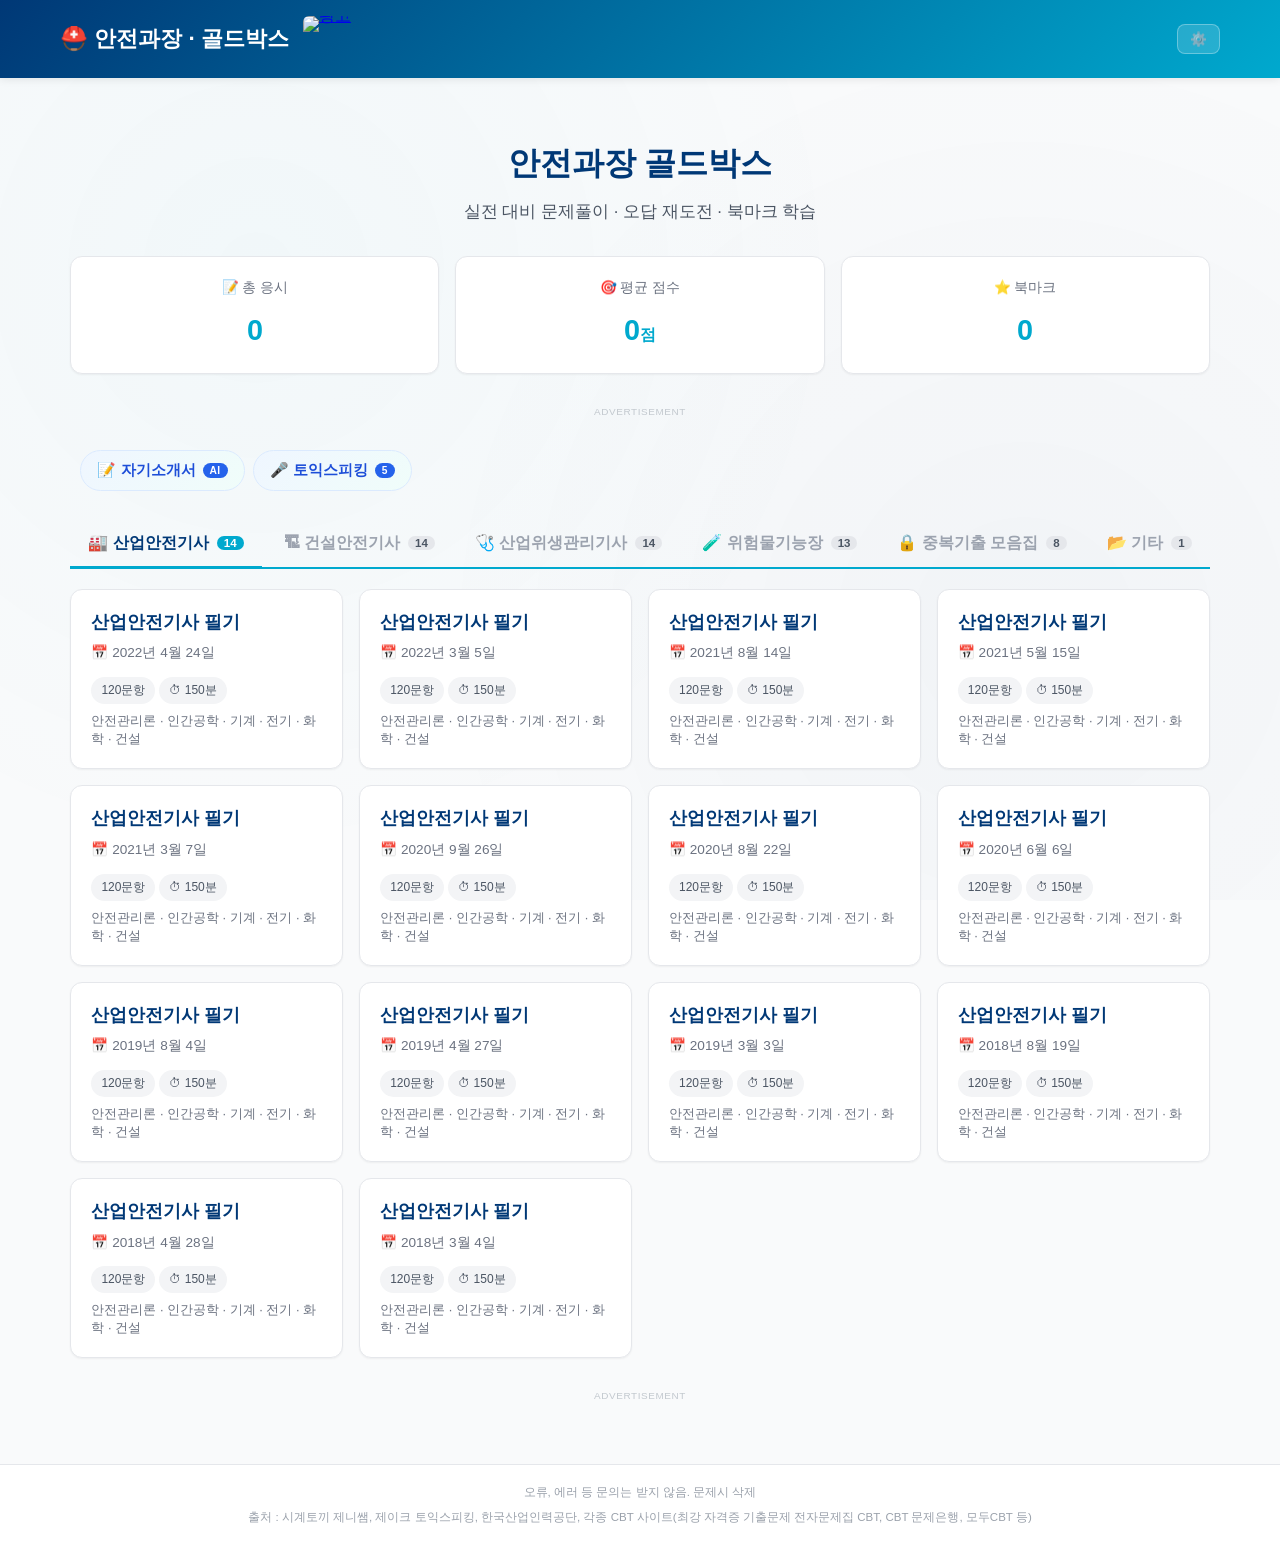
==== index.html @ ac7501d8 "Update index.html" ====
<!DOCTYPE html>
<html lang="ko">
<head>
  <meta charset="UTF-8">
  <meta name="viewport" content="width=device-width, initial-scale=1.0">
  <title>안전과장 골드박스</title>

  <!-- ===== Google AdSense 로더 (페이지당 1회만) ===== -->
  <script async src="https://pagead2.googlesyndication.com/pagead/js/adsbygoogle.js?client=ca-pub-9283463208175336"
     crossorigin="anonymous"></script>

  <link rel="stylesheet" href="css/style.css">
  <link rel="stylesheet" href="css/custom.css">

  <style>
    html, body { min-height: 100%; }
    body { display: flex; flex-direction: column; min-height: 100vh; }
    body > main { flex: 1 0 auto; }

    .topbar .container { display: flex; align-items: center; gap: 14px; }
    .topbar .logo { flex: 0 0 auto; white-space: nowrap; }
    .topbar .topbar-actions { flex: 0 0 auto; margin-left: auto; }

    .topbar-ad {
      flex: 1 1 auto; display: flex; align-items: center;
      justify-content: flex-start; overflow: hidden; max-height: 60px; line-height: 0;
    }
    .topbar-ad a { display: block; line-height: 0; }
    .topbar-ad img { display: block; height: 46px; width: auto; max-width: 100%; border-radius: 6px; }

    .ad-zone {
      display: block; margin: 26px auto 10px; max-width: 100%;
      overflow: hidden; text-align: center;
    }
    .ad-zone .adsbygoogle { display: block; width: 100%; }
    .ad-label {
      display: block; font-size: 0.62rem; color: #c2c8ce;
      letter-spacing: 0.06em; margin-bottom: 4px; text-align: center;
    }
    .ad-zone-coupang { display: flex; justify-content: center; }

    .site-footer {
      flex-shrink: 0; margin-top: auto; padding: 18px 12px 22px;
      text-align: center; font-size: 0.72rem; line-height: 1.6;
      color: #9aa1ab; border-top: 1px solid var(--gray-200, #e5e7eb);
      background: #fff; word-break: keep-all;
    }
    .site-footer .footer-links { margin-bottom: 6px; }
    .site-footer .footer-links a { color: #9aa1ab; text-decoration: none; margin: 0 6px; }
    .site-footer .footer-links a:hover { text-decoration: underline; }

    /* ===== 랜덤 기출문제 카드 강조 ===== */
    .random-exam-card {
      border: 2px solid #2563eb !important;
      background: linear-gradient(135deg, #eff6ff 0%, #ffffff 100%) !important;
      box-shadow: 0 4px 14px rgba(37, 99, 235, 0.18) !important;
      position: relative;
    }
    .random-exam-card::before {
      content: "🎲 RANDOM";
      position: absolute;
      top: 10px;
      right: 12px;
      background: #2563eb;
      color: #fff;
      font-size: 0.66rem;
      font-weight: 700;
      padding: 3px 8px;
      border-radius: 999px;
      letter-spacing: 0.02em;
      z-index: 2;
    }

    @media (max-width: 900px) { .topbar-ad { display: none; } }
    @media (max-width: 768px) {
      .ad-zone { margin: 18px auto 6px; }
      .site-footer { font-size: 0.68rem; padding: 16px 14px 20px; }
      .random-exam-card::before { font-size: 0.6rem; padding: 2px 6px; }
    }
  </style>
</head>
<body>
  <!-- 상단 바 -->
  <header class="topbar">
    <div class="container">
      <a href="index.html" class="logo" style="text-decoration:none;">⛑️ 안전과장 · 골드박스</a>

      <div class="topbar-ad">
        <a href="https://link.coupang.com/a/gaVHjnvo96" target="_blank" rel="nofollow sponsored noopener" referrerpolicy="unsafe-url">
          <img src="https://ads-partners.coupang.com/banners/1014721?trackingCode=AF3164006&subId=&traceId=V0-301-969b06e95b87326d-I1014721&w=728&h=90" alt="광고">
        </a>
      </div>

      <div class="topbar-actions">
        <span id="user-badge" class="auth-badge" style="display:none;">👤 <span id="user-name">-</span></span>
        <button id="settings-btn" class="btn-sm" title="설정">⚙️</button>
      </div>
    </div>
  </header>

  <main class="container">
    <!-- 히어로 -->
    <section class="hero">
      <h2>안전과장 골드박스</h2>
      <p>실전 대비 문제풀이 · 오답 재도전 · 북마크 학습</p>
    </section>

    <!-- 통계 카드 -->
    <section class="stats-row">
      <div class="stat-card">
        <div class="label">📝 총 응시</div>
        <div class="value" id="stat-sessions">0</div>
      </div>
      <div class="stat-card">
        <div class="label">🎯 평균 점수</div>
        <div class="value" id="stat-avg">0<span style="font-size:1rem;">점</span></div>
      </div>
      <div class="stat-card">
        <div class="label">⭐ 북마크</div>
        <div class="value" id="stat-bookmarks">0</div>
      </div>
    </section>

    <!-- ===== 애드센스 광고 1 (안전과장1) ===== -->
    <div class="ad-zone">
      <span class="ad-label">ADVERTISEMENT</span>
      <ins class="adsbygoogle"
           style="display:block"
           data-ad-client="ca-pub-9283463208175336"
           data-ad-slot="1373941745"
           data-ad-format="auto"
           data-full-width-responsive="true"></ins>
      <script>(adsbygoogle = window.adsbygoogle || []).push({});</script>
    </div>

    <!-- 북마크 모아보기 -->
    <section class="bookmark-section" id="bookmark-section" style="display:none;">
      <h3 style="color:var(--secondary); display:flex; align-items:center; gap:8px;">
        ⭐ 북마크한 문제
        <span id="bookmark-count" style="font-size:0.85rem; color:var(--gray-500); font-weight:400;">(0)</span>
      </h3>
      <div class="bookmark-list" id="bookmark-list"></div>
    </section>

    <!-- 최근 응시 결과 -->
    <section id="recent-section" style="display:none;">
      <h3 class="section-title">📜 최근 응시 결과</h3>
      <div class="exam-grid" id="recent-list"></div>
    </section>

    <!-- ===== 탭 영역 (main.js가 자동 생성 / toeic.js가 토익 탭 추가) ===== -->
    <section>
      <div class="main-tabs" id="main-tabs"></div>

      <div class="tab-panel" id="panel-rounds">
        <div class="exam-grid" id="exam-list">
          <p class="loading" style="grid-column:1/-1;">회차 목록을 불러오는 중...</p>
        </div>
      </div>

      <div class="tab-panel" id="panel-dup" style="display:none;">
        <div class="lock-box" id="dup-locked">
          <div class="lock-icon">🔒</div>
          <p class="lock-text">중복기출은 <b>입장코드</b>를 입력해야 이용할 수 있습니다.</p>
          <button id="open-code-btn" class="btn-primary" type="button">입장코드 입력</button>
        </div>
        <div class="exam-grid" id="dup-list" style="display:none;"></div>
      </div>
    </section>

    <!-- ===== 애드센스 광고 2 (안전과장2) ===== -->
    <div class="ad-zone">
      <span class="ad-label">ADVERTISEMENT</span>
      <ins class="adsbygoogle"
           style="display:block"
           data-ad-client="ca-pub-9283463208175336"
           data-ad-slot="8589448751"
           data-ad-format="auto"
           data-full-width-responsive="true"></ins>
      <script>(adsbygoogle = window.adsbygoogle || []).push({});</script>
    </div>

    <!-- ===== 쿠팡 캐러셀 ===== -->
    <div class="ad-zone ad-zone-coupang">
      <script src="https://ads-partners.coupang.com/g.js"></script>
      <script>
        new PartnersCoupang.G({"id":1014723,"trackingCode":"AF3164006","subId":null,"template":"carousel","width":"680","height":"140"});
      </script>
    </div>
  </main>

  <!-- 입장코드 모달 -->
  <div class="auth-modal-bg" id="code-modal">
    <div class="auth-modal">
      <h3>🔐 중복기출 입장코드</h3>
      <input type="password" id="code-input" placeholder="입장코드를 입력하세요" autocomplete="off">
      <div class="code-error" id="code-error" style="display:none;">입장코드가 올바르지 않습니다.</div>
      <div class="actions">
        <button id="code-submit-btn" class="btn-primary" type="button">입장</button>
        <button id="code-cancel-btn" class="btn" type="button">취소</button>
      </div>
    </div>
  </div>

  <!-- 설정 모달 -->
  <div class="auth-modal-bg" id="settings-modal">
    <div class="auth-modal">
      <h3>⚙️ 설정</h3>
      <div style="margin-bottom:20px; color:var(--gray-600); font-size:0.9rem; line-height:1.7;">
        모든 데이터(응시 기록, 북마크)를 초기화합니다.<br>
        이 작업은 되돌릴 수 없습니다.
      </div>
      <div class="actions">
        <button id="clear-data-btn" class="btn-danger" type="button">🗑️ 전체 데이터 초기화</button>
        <button id="close-settings-btn" class="btn" type="button">닫기</button>
      </div>
    </div>
  </div>

  <!-- 하단 출처 표기 -->
  <footer class="site-footer">
    <div class="footer-links">
      오류, 에러 등 문의는 받지 않음. 문제시 삭제
    </div>
    출처 : 시계토끼 제니쌤, 제이크 토익스피킹, 한국산업인력공단, 각종 CBT 사이트(최강 자격증 기출문제 전자문제집 CBT, CBT 문제은행, 모두CBT 등)
  </footer>

  <script src="js/protect.js"></script>
  <script src="js/storage.js"></script>
  <script src="js/main.js"></script>

  <!-- ===== 랜덤 기출문제 카드를 중복기출 탭 맨 앞으로 고정 ===== -->
  <script>
  (function () {
    'use strict';

    /* 랜덤 시험 카드를 찾습니다. */
    function findRandomCard() {
      var link = document.querySelector(
        '#dup-list a[href*="exam=random"], ' +
        '#dup-list [data-exam-id="random"], ' +
        '#dup-list [data-id="random"]'
      );

      if (!link) {
        link = document.querySelector(
          'a[href*="exam=random"], ' +
          '[data-exam-id="random"], ' +
          '[data-id="random"]'
        );
      }

      if (!link) return null;

      return link.closest('.exam-card, .card, li') || link;
    }

    /* 카드를 소속 그리드의 첫 번째 위치로 이동시킵니다. */
    function pinRandomCard() {
      var card = findRandomCard();

      if (!card) return false;

      card.classList.add('random-exam-card');

      var container = card.parentElement;

      if (!container) return true;

      if (container.firstElementChild !== card) {
        container.insertBefore(card, container.firstElementChild);
      }

      return true;
    }

    /*
     * main.js가 카드 목록을 비동기로 생성하므로
     * 렌더링이 끝날 때까지 반복 확인합니다.
     */
    var tries = 0;

    var timer = setInterval(function () {
      tries++;

      if (pinRandomCard() || tries > 60) {
        clearInterval(timer);
      }
    }, 100);

    /*
     * 탭 전환이나 입장코드 입력 후 목록이 다시 그려질 수 있으므로
     * 클릭이 발생할 때마다 재정렬합니다.
     */
    document.addEventListener('click', function () {
      setTimeout(pinRandomCard, 80);
      setTimeout(pinRandomCard, 400);
    });
  })();
  </script>
</body>
</html>
---- css/style.css ----
/* ============================================
   안전과장 CBT - 통합 스타일시트
   ============================================ */

/* ===== 리셋 & 기본 ===== */
* {
  box-sizing: border-box;
  margin: 0;
  padding: 0;
}

:root {
  --primary: #00A9CE;
  --primary-dark: #007A94;
  --secondary: #003876;
  --accent: #FF6B35;
  --success: #22c55e;
  --danger: #ef4444;
  --warning: #f59e0b;
  --gray-50: #f9fafb;
  --gray-100: #f3f4f6;
  --gray-200: #e5e7eb;
  --gray-300: #d1d5db;
  --gray-400: #9ca3af;
  --gray-500: #6b7280;
  --gray-600: #4b5563;
  --gray-700: #374151;
  --gray-800: #1f2937;
  --gray-900: #111827;
  --bg: #ffffff;
  --text: #1f2937;
  --border: #e5e7eb;
  --shadow-sm: 0 1px 2px rgba(0,0,0,0.05);
  --shadow: 0 2px 8px rgba(0,0,0,0.08);
  --shadow-lg: 0 8px 24px rgba(0,0,0,0.12);
  --radius: 12px;
  --radius-sm: 8px;
}

body {
  font-family: 'Malgun Gothic', 'Noto Sans KR', -apple-system, BlinkMacSystemFont, 'Segoe UI', Roboto, sans-serif;
  background: var(--gray-50);
  color: var(--text);
  line-height: 1.6;
  -webkit-font-smoothing: antialiased;
  min-height: 100vh;
}

/* 배경 워터마크 (POSCO 로고 느낌) */
body::before {
  content: '';
  position: fixed;
  inset: 0;
  background-image: radial-gradient(circle at 20% 30%, rgba(0,169,206,0.03) 0%, transparent 50%),
                    radial-gradient(circle at 80% 70%, rgba(0,56,118,0.03) 0%, transparent 50%);
  pointer-events: none;
  z-index: 0;
}

/* ===== 공통 컨테이너 ===== */
.container {
  max-width: 1200px;
  margin: 0 auto;
  padding: 20px;
  position: relative;
  z-index: 1;
}

/* ===== 상단 바 (홈, 결과 페이지용) ===== */
.topbar {
  background: linear-gradient(135deg, var(--secondary) 0%, var(--primary) 100%);
  color: white;
  padding: 16px 0;
  box-shadow: var(--shadow);
  position: sticky;
  top: 0;
  z-index: 100;
}

.topbar .container {
  display: flex;
  justify-content: space-between;
  align-items: center;
  padding: 0 20px;
}

.logo {
  font-size: 1.4rem;
  font-weight: 700;
  color: white;
}

.topbar-actions {
  display: flex;
  gap: 8px;
  align-items: center;
}

/* ===== 버튼 ===== */
.btn, .btn-sm, .btn-primary, .btn-outline, .btn-icon {
  display: inline-flex;
  align-items: center;
  justify-content: center;
  gap: 6px;
  padding: 10px 18px;
  border: none;
  border-radius: var(--radius-sm);
  font-size: 0.95rem;
  font-weight: 600;
  cursor: pointer;
  transition: all 0.15s ease;
  text-decoration: none;
  white-space: nowrap;
  font-family: inherit;
}

.btn {
  background: white;
  color: var(--gray-700);
  border: 1px solid var(--border);
}

.btn:hover {
  background: var(--gray-100);
  transform: translateY(-1px);
}

.btn-sm {
  padding: 6px 12px;
  font-size: 0.85rem;
  background: rgba(255,255,255,0.15);
  color: white;
  border: 1px solid rgba(255,255,255,0.3);
}

.btn-sm:hover {
  background: rgba(255,255,255,0.25);
}

.btn-primary {
  background: var(--primary);
  color: white;
}

.btn-primary:hover {
  background: var(--primary-dark);
  transform: translateY(-1px);
  box-shadow: var(--shadow);
}

.btn-outline {
  background: white;
  color: var(--gray-700);
  border: 1px solid var(--border);
}

.btn-outline:hover {
  border-color: var(--primary);
  color: var(--primary);
}

.btn-danger {
  background: var(--danger);
  color: white;
}

.btn-danger:hover {
  background: #dc2626;
}

.btn-icon {
  padding: 6px 10px;
  background: transparent;
  font-size: 1.2rem;
  border: none;
}

.btn-icon:hover {
  background: var(--gray-100);
}

/* ============================================
   홈 화면 (index.html)
   ============================================ */

.hero {
  text-align: center;
  padding: 40px 20px 30px;
}

.hero h2 {
  font-size: 2rem;
  color: var(--secondary);
  margin-bottom: 10px;
}

.hero p {
  color: var(--gray-600);
  font-size: 1.05rem;
}

/* 통계 카드 (홈 상단) */
.stats-row {
  display: grid;
  grid-template-columns: repeat(auto-fit, minmax(180px, 1fr));
  gap: 16px;
  margin-bottom: 30px;
}

.stat-card {
  background: white;
  padding: 20px;
  border-radius: var(--radius);
  box-shadow: var(--shadow-sm);
  text-align: center;
  border: 1px solid var(--border);
}

.stat-card .label {
  color: var(--gray-500);
  font-size: 0.85rem;
  margin-bottom: 8px;
}

.stat-card .value {
  font-size: 1.8rem;
  font-weight: 700;
  color: var(--primary);
}

/* 섹션 타이틀 */
.section-title {
  font-size: 1.3rem;
  font-weight: 700;
  color: var(--secondary);
  margin: 30px 0 16px;
  padding-bottom: 10px;
  border-bottom: 2px solid var(--primary);
  display: flex;
  align-items: center;
  gap: 8px;
}

/* 회차 카드 그리드 */
.exam-grid {
  display: grid;
  grid-template-columns: repeat(auto-fill, minmax(260px, 1fr));
  gap: 16px;
  margin-bottom: 30px;
}

.exam-card {
  background: white;
  padding: 20px;
  border-radius: var(--radius);
  box-shadow: var(--shadow-sm);
  border: 1px solid var(--border);
  cursor: pointer;
  transition: all 0.2s ease;
}

.exam-card:hover {
  transform: translateY(-2px);
  box-shadow: var(--shadow-lg);
  border-color: var(--primary);
}

.exam-card h3 {
  color: var(--secondary);
  margin-bottom: 8px;
  font-size: 1.1rem;
}

.exam-card .meta {
  color: var(--gray-500);
  font-size: 0.85rem;
  margin-bottom: 12px;
}

.exam-card .badge {
  display: inline-block;
  padding: 4px 10px;
  background: var(--gray-100);
  color: var(--gray-600);
  border-radius: 20px;
  font-size: 0.75rem;
  margin-right: 4px;
}

.exam-card .badge.done {
  background: #dcfce7;
  color: #166534;
}

/* 북마크 모아보기 섹션 (Step 5에서 사용) */
.bookmark-section {
  background: linear-gradient(135deg, #fff9e6 0%, #ffffff 100%);
  border: 1px solid #fde68a;
  border-radius: var(--radius);
  padding: 20px;
  margin-bottom: 30px;
}

.bookmark-list {
  display: grid;
  grid-template-columns: repeat(auto-fill, minmax(300px, 1fr));
  gap: 12px;
  margin-top: 12px;
}

.bookmark-item {
  background: white;
  padding: 14px;
  border-radius: var(--radius-sm);
  border: 1px solid var(--gray-200);
  cursor: pointer;
  transition: all 0.15s ease;
}

.bookmark-item:hover {
  border-color: var(--warning);
  transform: translateY(-1px);
}

.bookmark-item .bm-header {
  display: flex;
  justify-content: space-between;
  font-size: 0.8rem;
  color: var(--gray-500);
  margin-bottom: 6px;
}

.bookmark-item .bm-text {
  font-size: 0.9rem;
  color: var(--gray-800);
  display: -webkit-box;
  -webkit-line-clamp: 2;
  -webkit-box-orient: vertical;
  overflow: hidden;
}

.empty-state {
  text-align: center;
  color: var(--gray-500);
  padding: 30px;
  font-size: 0.95rem;
}

/* ============================================
   시험 화면 (exam.html)
   ============================================ */

.exam-header {
  background: white;
  border-bottom: 1px solid var(--border);
  box-shadow: var(--shadow-sm);
  position: sticky;
  top: 0;
  z-index: 100;
}

.exam-header-inner {
  max-width: 1000px;
  margin: 0 auto;
  padding: 14px 20px;
  display: flex;
  justify-content: space-between;
  align-items: center;
  gap: 16px;
  flex-wrap: wrap;
}

.exam-title {
  font-size: 1.1rem;
  color: var(--secondary);
  font-weight: 700;
  flex: 1;
  min-width: 200px;
}

.exam-header-right {
  display: flex;
  gap: 8px;
  align-items: center;
  flex-wrap: wrap;
}

.timer {
  background: var(--secondary);
  color: white;
  padding: 8px 14px;
  border-radius: var(--radius-sm);
  font-family: 'Courier New', monospace;
  font-weight: 700;
  font-size: 1rem;
  letter-spacing: 1px;
}

.timer.warning {
  background: var(--warning);
  animation: pulse 1s infinite;
}

.timer.danger {
  background: var(--danger);
  animation: pulse 0.5s infinite;
}

@keyframes pulse {
  0%, 100% { opacity: 1; }
  50% { opacity: 0.7; }
}

/* 진행률 바 */
.progress-bar {
  height: 4px;
  background: var(--gray-200);
  overflow: hidden;
}

.progress-fill {
  height: 100%;
  background: linear-gradient(90deg, var(--primary) 0%, var(--success) 100%);
  transition: width 0.3s ease;
}

/* ===== 시험 메인 (OMR 제거, 전체 폭) ===== */
.exam-main-full {
  max-width: 1000px;
  margin: 20px auto;
  padding: 0 20px;
  position: relative;
  z-index: 1;
}

.exam-content-full {
  background: white;
  border-radius: var(--radius);
  padding: 20px;
  box-shadow: var(--shadow-sm);
  border: 1px solid var(--border);
}

/* 상단 컨트롤 바 */
.exam-controls {
  display: flex;
  justify-content: space-between;
  align-items: center;
  padding: 12px 16px;
  background: var(--gray-50);
  border-radius: var(--radius-sm);
  margin-bottom: 20px;
  gap: 12px;
  flex-wrap: wrap;
}

.controls-left, .controls-right {
  display: flex;
  align-items: center;
  gap: 10px;
}

.exam-controls label {
  font-size: 0.9rem;
  color: var(--gray-600);
  font-weight: 500;
}

.exam-controls select {
  padding: 6px 10px;
  border: 1px solid var(--border);
  border-radius: var(--radius-sm);
  font-size: 0.9rem;
  background: white;
  cursor: pointer;
}

.answered-count {
  font-size: 0.9rem;
  color: var(--gray-600);
  font-weight: 600;
}

/* ===== 문제 카드 ===== */
.question-area {
  min-height: 300px;
}

.loading {
  text-align: center;
  padding: 60px 20px;
  color: var(--gray-500);
  font-size: 1rem;
}

.question-card {
  background: white;
  border: 1px solid var(--border);
  border-radius: var(--radius);
  padding: 24px;
  margin-bottom: 20px;
  transition: all 0.2s ease;
}

.question-card.bookmarked {
  border-left: 4px solid var(--warning);
  background: linear-gradient(90deg, #fffbeb 0%, white 30%);
}

.question-header {
  display: flex;
  justify-content: space-between;
  align-items: center;
  margin-bottom: 16px;
  padding-bottom: 12px;
  border-bottom: 1px dashed var(--border);
}

.question-no {
  display: inline-flex;
  align-items: center;
  justify-content: center;
  width: 32px;
  height: 32px;
  background: var(--primary);
  color: white;
  border-radius: 50%;
  font-weight: 700;
  font-size: 0.95rem;
  margin-right: 8px;
}

.subject-tag {
  display: inline-block;
  padding: 4px 10px;
  background: var(--gray-100);
  color: var(--gray-700);
  border-radius: 20px;
  font-size: 0.8rem;
  font-weight: 500;
}

.question-actions {
  display: flex;
  gap: 4px;
}

/* 문제 텍스트 */
.question-text {
  font-size: 1.05rem;
  color: var(--gray-800);
  line-height: 1.7;
  margin-bottom: 16px;
  white-space: pre-wrap;
  word-break: keep-all;
}

/* ===== ⭐ passage 박스 (지문/보기/표 대응) ===== */
.passage {
  background: var(--gray-50);
  border: 1.5px solid var(--gray-300);
  border-radius: var(--radius-sm);
  padding: 16px 20px;
  margin: 12px 0 20px;
  font-size: 0.98rem;
  line-height: 1.8;
  color: var(--gray-800);
}

.passage.type-list ul {
  list-style: none;
  padding: 0;
}

.passage.type-list li {
  padding: 4px 0;
  word-break: keep-all;
}

.passage.type-text {
  white-space: pre-wrap;
}

/* 표 형태 passage */
.passage.type-table {
  padding: 0;
  overflow-x: auto;
}

.passage table {
  width: 100%;
  border-collapse: collapse;
  font-size: 0.9rem;
}

.passage table th,
.passage table td {
  padding: 10px 12px;
  border: 1px solid var(--gray-300);
  text-align: left;
}

.passage table th {
  background: var(--gray-100);
  font-weight: 700;
  color: var(--gray-700);
}

/* 선택지 */
.choices {
  display: flex;
  flex-direction: column;
  gap: 10px;
}

.choice {
  display: flex;
  align-items: flex-start;
  padding: 12px 16px;
  background: var(--gray-50);
  border: 2px solid transparent;
  border-radius: var(--radius-sm);
  cursor: pointer;
  transition: all 0.15s ease;
  user-select: none;
}

.choice:hover {
  background: #e0f2fe;
  border-color: var(--primary);
}

.choice.selected {
  background: #dbeafe;
  border-color: var(--primary);
}

.choice.correct {
  background: #dcfce7;
  border-color: var(--success);
}

.choice.wrong {
  background: #fee2e2;
  border-color: var(--danger);
}

.choice-no {
  display: inline-flex;
  align-items: center;
  justify-content: center;
  min-width: 28px;
  height: 28px;
  background: white;
  border: 1.5px solid var(--gray-400);
  border-radius: 50%;
  font-weight: 700;
  font-size: 0.85rem;
  margin-right: 12px;
  flex-shrink: 0;
  color: var(--gray-600);
}

.choice.selected .choice-no {
  background: var(--primary);
  color: white;
  border-color: var(--primary);
}

.choice.correct .choice-no {
  background: var(--success);
  color: white;
  border-color: var(--success);
}

.choice.wrong .choice-no {
  background: var(--danger);
  color: white;
  border-color: var(--danger);
}

/* 해설 */
.explanation {
  margin-top: 16px;
  padding: 14px 16px;
  background: #f0fdf4;
  border-left: 4px solid var(--success);
  border-radius: var(--radius-sm);
  color: var(--gray-700);
  font-size: 0.95rem;
  line-height: 1.7;
  display: none;
}

.explanation.show {
  display: block;
  animation: slideDown 0.25s ease;
}

@keyframes slideDown {
  from { opacity: 0; transform: translateY(-8px); }
  to { opacity: 1; transform: translateY(0); }
}

.explanation .label {
  font-weight: 700;
  color: var(--success);
  margin-right: 6px;
}

/* 페이지 이동 */
.pagination {
  display: flex;
  justify-content: space-between;
  align-items: center;
  margin-top: 20px;
  padding-top: 16px;
  border-top: 1px solid var(--border);
}

.page-info {
  font-weight: 600;
  color: var(--gray-600);
}

/* ============================================
   결과 화면 (result.html)
   ============================================ */

.result-summary {
  background: linear-gradient(135deg, var(--secondary) 0%, var(--primary) 100%);
  color: white;
  padding: 40px 30px;
  border-radius: var(--radius);
  text-align: center;
  margin: 20px 0;
  box-shadow: var(--shadow-lg);
}

.result-summary h2 {
  font-size: 2rem;
  margin-bottom: 16px;
}

.score-big {
  font-size: 3.5rem;
  font-weight: 700;
  margin: 12px 0;
}

.score-big span {
  font-size: 4.5rem;
  color: #ffeb3b;
}

.score-percent {
  font-size: 1.6rem;
  margin-bottom: 12px;
  opacity: 0.95;
}

.chart-section {
  background: white;
  padding: 24px;
  border-radius: var(--radius);
  box-shadow: var(--shadow-sm);
  border: 1px solid var(--border);
  margin: 20px 0;
}

.chart-section h3 {
  color: var(--secondary);
  margin-bottom: 16px;
  font-size: 1.2rem;
}

/* 리뷰 탭 */
.review-section {
  background: white;
  padding: 24px;
  border-radius: var(--radius);
  box-shadow: var(--shadow-sm);
  border: 1px solid var(--border);
  margin: 20px 0;
}

.review-tabs {
  display: flex;
  gap: 8px;
  border-bottom: 2px solid var(--border);
  margin-bottom: 20px;
}

.review-tabs .tab {
  padding: 10px 20px;
  background: transparent;
  border: none;
  font-size: 0.95rem;
  font-weight: 600;
  color: var(--gray-500);
  cursor: pointer;
  border-bottom: 3px solid transparent;
  margin-bottom: -2px;
  transition: all 0.15s;
  font-family: inherit;
}

.review-tabs .tab:hover {
  color: var(--primary);
}

.review-tabs .tab.active {
  color: var(--primary);
  border-bottom-color: var(--primary);
}

.review-list .question-card {
  margin-bottom: 16px;
}

.result-actions {
  display: flex;
  gap: 12px;
  justify-content: center;
  margin: 30px 0;
  flex-wrap: wrap;
}

/* ============================================
   로그인/계정 (Phase 2에서 사용 예정)
   ============================================ */

.auth-badge {
  display: inline-flex;
  align-items: center;
  gap: 6px;
  padding: 6px 12px;
  background: rgba(255,255,255,0.15);
  border-radius: 20px;
  color: white;
  font-size: 0.85rem;
}

.auth-modal-bg {
  position: fixed;
  inset: 0;
  background: rgba(0,0,0,0.5);
  display: none;
  align-items: center;
  justify-content: center;
  z-index: 1000;
}

.auth-modal-bg.show {
  display: flex;
}

.auth-modal {
  background: white;
  padding: 30px;
  border-radius: var(--radius);
  width: 90%;
  max-width: 400px;
  box-shadow: var(--shadow-lg);
}

.auth-modal h3 {
  color: var(--secondary);
  margin-bottom: 20px;
  text-align: center;
}

.auth-modal input {
  width: 100%;
  padding: 12px;
  margin-bottom: 12px;
  border: 1px solid var(--border);
  border-radius: var(--radius-sm);
  font-size: 1rem;
  font-family: inherit;
}

.auth-modal input:focus {
  outline: none;
  border-color: var(--primary);
}

.auth-modal .actions {
  display: flex;
  gap: 8px;
  margin-top: 8px;
}

.auth-modal .actions button {
  flex: 1;
}

.auth-modal .switch-mode {
  text-align: center;
  margin-top: 16px;
  font-size: 0.9rem;
  color: var(--gray-500);
}

.auth-modal .switch-mode a {
  color: var(--primary);
  cursor: pointer;
  text-decoration: underline;
}

/* ============================================
   반응형 (모바일)
   ============================================ */

@media (max-width: 768px) {
  .container {
    padding: 12px;
  }

  .hero h2 {
    font-size: 1.5rem;
  }

  .exam-header-inner {
    padding: 10px 12px;
  }

  .exam-title {
    font-size: 1rem;
    width: 100%;
  }

  .exam-header-right {
    width: 100%;
    justify-content: space-between;
  }

  .exam-header-right .btn,
  .exam-header-right .btn-outline,
  .exam-header-right .btn-primary {
    padding: 8px 12px;
    font-size: 0.85rem;
  }

  .timer {
    font-size: 0.9rem;
    padding: 6px 10px;
  }

  .exam-main-full {
    padding: 0 12px;
    margin: 12px auto;
  }

  .exam-content-full {
    padding: 14px;
  }

  .question-card {
    padding: 16px;
  }

  .question-text {
    font-size: 1rem;
  }

  .passage {
    padding: 12px 14px;
    font-size: 0.92rem;
  }

  .choice {
    padding: 10px 12px;
    font-size: 0.95rem;
  }

  .score-big span {
    font-size: 3rem;
  }

  .result-summary {
    padding: 30px 20px;
  }
}

/* 스크롤바 예쁘게 */
::-webkit-scrollbar {
  width: 10px;
  height: 10px;
}

::-webkit-scrollbar-track {
  background: var(--gray-100);
}

::-webkit-scrollbar-thumb {
  background: var(--gray-400);
  border-radius: 5px;
}

::-webkit-scrollbar-thumb:hover {
  background: var(--gray-500);
}
---- css/custom.css ----
/* ============================================================
   안전과장 골드박스 · custom.css
   1) 자격증별 탭 / 중복기출 잠금
   2) 토익스피킹 학습자료 (study.html)
   3) 인라인 광고 (콘텐츠 사이)
   ============================================================ */

/* ============================================
   1. 상단 탭
   ============================================ */
.main-tabs {
  display: flex;
  gap: 4px;
  border-bottom: 2px solid var(--primary);
  margin: 30px 0 20px;
  overflow-x: auto;
  overflow-y: hidden;
  -webkit-overflow-scrolling: touch;
  scrollbar-width: thin;
}

.main-tabs::-webkit-scrollbar { height: 4px; }
.main-tabs::-webkit-scrollbar-thumb { background: var(--gray-300); border-radius: 2px; }

.main-tab {
  display: inline-flex;
  align-items: center;
  gap: 6px;
  padding: 12px 18px;
  background: transparent;
  border: none;
  font-family: inherit;
  font-size: 1rem;
  font-weight: 700;
  color: var(--gray-400);
  cursor: pointer;
  border-bottom: 3px solid transparent;
  margin-bottom: -2px;
  white-space: nowrap;
  flex-shrink: 0;
  transition: all 0.15s ease;
}

.main-tab:hover { color: var(--primary); }

.main-tab.active {
  color: var(--secondary);
  border-bottom-color: var(--primary);
}

/* 탭 안 문항수 배지 (중복 선언 통합) */
.tab-cnt {
  display: inline-block;
  min-width: 20px;
  padding: 1px 7px;
  margin-left: 2px;
  background: var(--gray-200);
  color: var(--gray-600);
  border-radius: 20px;
  font-size: 0.72rem;
  font-weight: 700;
}

.main-tab.active .tab-cnt {
  background: var(--primary);
  color: #fff;
}

/* ===== 중복기출 잠금 박스 ===== */
.lock-box {
  background: white;
  border: 1px dashed var(--gray-300);
  border-radius: var(--radius);
  padding: 50px 20px;
  text-align: center;
  margin-bottom: 30px;
}

.lock-box .lock-icon {
  font-size: 2.6rem;
  margin-bottom: 10px;
}

.lock-box .lock-text {
  color: var(--gray-600);
  margin-bottom: 18px;
  font-size: 0.95rem;
}

/* ===== 입장코드 오류 ===== */
.code-error {
  color: var(--danger);
  font-size: 0.85rem;
  margin: -4px 0 10px;
  font-weight: 600;
}

/* ===== 카드 과목 표기 ===== */
.exam-subjects {
  font-size: 0.8rem;
  color: var(--gray-500);
  margin-top: 8px;
  line-height: 1.4;
  display: -webkit-box;
  -webkit-line-clamp: 2;
  -webkit-box-orient: vertical;
  overflow: hidden;
}

/* ===== 카드 제목 줄바꿈 개선 ===== */
.exam-card h3 {
  word-break: keep-all;
  line-height: 1.4;
}

/* ===== 토익 탭 활성 시 다른 목록 숨김 ===== */
.toeic-hidden { display: none !important; }

/* ===== 모바일 ===== */
@media (max-width: 768px) {
  .main-tabs { margin: 20px 0 16px; }
  .main-tab {
    padding: 10px 12px;
    font-size: 0.9rem;
  }
  .lock-box { padding: 36px 16px; }
}


/* ============================================
   2. 토익스피킹 학습자료 (study.html)
   ============================================ */
.study-intro {
  background: var(--gray-100, #f6f7f9);
  border-left: 4px solid var(--primary);
  border-radius: 8px;
  padding: 14px 16px;
  font-size: 0.88rem;
  line-height: 1.7;
  color: var(--gray-600);
  margin-bottom: 20px;
}

.study-head { margin: 26px 0 10px; }

.study-badge {
  display: inline-block;
  background: var(--primary);
  color: #fff;
  font-size: 0.7rem;
  font-weight: 800;
  letter-spacing: 0.06em;
  padding: 4px 10px;
  border-radius: 20px;
  margin-bottom: 10px;
}

.study-title {
  font-size: 1.6rem;
  color: var(--secondary);
  margin: 0 0 6px;
  word-break: keep-all;
}

.study-sub {
  color: var(--gray-500);
  font-size: 0.9rem;
  margin: 0 0 14px;
}

.study-meta { display: flex; flex-wrap: wrap; gap: 8px; margin-bottom: 18px; }
.study-meta span {
  background: #fff;
  border: 1px solid var(--gray-200, #e5e7eb);
  border-radius: 20px;
  padding: 5px 12px;
  font-size: 0.78rem;
  color: var(--gray-600);
}
.study-meta b { color: var(--primary); margin-right: 4px; }

/* ===== 목차 (자동 번호 제거 → 제목의 번호만 사용) ===== */
.study-toc {
  background: #fff;
  border: 1px solid var(--gray-200, #e5e7eb);
  border-radius: var(--radius);
  padding: 14px 18px;
  font-size: 0.88rem;
}
.study-toc b { color: var(--secondary); display: block; margin-bottom: 6px; }
.study-toc ol,
.study-toc ul {
  margin: 0;
  padding-left: 0;
  list-style: none;
  line-height: 1.9;
}
.study-toc li { padding-left: 2px; }
.study-toc a { color: var(--gray-600); text-decoration: none; }
.study-toc a:hover { color: var(--primary); text-decoration: underline; }

/* ===== 본문 섹션 ===== */
.study-sec {
  background: #fff;
  border: 1px solid var(--gray-200, #e5e7eb);
  border-radius: var(--radius);
  padding: 22px 22px 18px;
  margin-bottom: 18px;
  scroll-margin-top: 80px;
}
.study-sec h3 {
  margin: 0 0 10px;
  font-size: 1.1rem;
  color: var(--secondary);
  border-bottom: 2px solid var(--gray-100, #f1f3f5);
  padding-bottom: 8px;
  word-break: keep-all;
}

.sec-note { color: var(--gray-600); font-size: 0.88rem; line-height: 1.75; margin: 0 0 12px; }
.sec-bullets { margin: 0 0 12px; padding-left: 20px; }
.sec-bullets li {
  font-size: 0.88rem;
  line-height: 1.85;
  color: var(--gray-700, #374151);
  word-break: keep-all;
}

.sec-table-wrap { overflow-x: auto; margin-bottom: 12px; }
.sec-table { width: 100%; border-collapse: collapse; font-size: 0.83rem; min-width: 420px; }
.sec-table th, .sec-table td {
  border: 1px solid var(--gray-200, #e5e7eb);
  padding: 8px 10px;
  text-align: left;
  vertical-align: top;
}
.sec-table th {
  background: var(--gray-100, #f6f7f9);
  color: var(--secondary);
  font-weight: 700;
  white-space: nowrap;
}

.phrase-list { display: grid; gap: 8px; }
.phrase {
  background: var(--gray-100, #f8f9fb);
  border-radius: 10px;
  padding: 11px 14px;
  border-left: 3px solid var(--primary);
}
.ph-en { font-size: 0.95rem; font-weight: 600; color: #1f2937; line-height: 1.55; }
.ph-ko { font-size: 0.82rem; color: var(--gray-500); margin-top: 3px; line-height: 1.55; }
.ph-tip { font-size: 0.78rem; color: var(--primary); margin-top: 5px; line-height: 1.55; }

.sec-tip, .sec-warn {
  border-radius: 8px;
  padding: 11px 14px;
  font-size: 0.84rem;
  line-height: 1.7;
  margin-top: 12px;
}
.sec-tip { background: #eef7ff; color: #1d5c9e; }
.sec-warn { background: #fff5f5; color: #b4232a; }

.study-nav {
  display: flex;
  gap: 8px;
  justify-content: center;
  flex-wrap: wrap;
  margin: 24px 0 10px;
}
.study-nav a { text-decoration: none; }

@media (max-width: 768px) {
  .study-title { font-size: 1.3rem; }
  .study-sec { padding: 18px 16px 14px; }
}


/* ============================================
   3. 콘텐츠 사이 인라인 광고 (inline-ads.js)
   ============================================ */
.ad-inline {
  margin: 26px 0;
  padding: 6px 0;
  min-height: 100px;
  border-top: 1px solid var(--gray-200, #e5e7eb);
  border-bottom: 1px solid var(--gray-200, #e5e7eb);
  background: #fcfcfd;
  overflow: hidden;
}

.ad-inline .ad-label {
  display: block;
  font-size: 0.6rem;
  color: #c2c8ce;
  letter-spacing: 0.08em;
  text-align: center;
  margin: 4px 0 6px;
}

.ad-inline ins { display: block; width: 100%; }

/* 시험/해설 화면에 넣을 경우 : 보기와 충분히 띄워 오클릭 방지 */
.exam-body .ad-inline,
.review-list .ad-inline { margin-top: 48px; }

@media (max-width: 768px) {
  .ad-inline { margin: 20px 0; min-height: 90px; }
}
/* ============================================
   4. 콘텐츠 보호 (protect.js)
   ============================================ */
body {
  -webkit-user-select: none;
  -moz-user-select: none;
  -ms-user-select: none;
  user-select: none;
  -webkit-touch-callout: none;   /* 모바일 롱프레스 메뉴 차단 */
  -webkit-tap-highlight-color: transparent;
}

/* 입력창·허용 영역은 정상 선택 가능 */
input, textarea, select, [contenteditable="true"], .allow-select {
  -webkit-user-select: text !important;
  -moz-user-select: text !important;
  -ms-user-select: text !important;
  user-select: text !important;
  -webkit-touch-callout: default;
}

img { -webkit-user-drag: none; user-drag: none; pointer-events: auto; }

/* 안내 토스트 */
.protect-toast {
  position: fixed;
  left: 50%;
  bottom: 34px;
  transform: translateX(-50%) translateY(14px);
  background: rgba(17, 24, 39, 0.92);
  color: #fff;
  font-size: 0.82rem;
  font-weight: 600;
  padding: 11px 18px;
  border-radius: 24px;
  box-shadow: 0 6px 20px rgba(0, 0, 0, 0.25);
  opacity: 0;
  pointer-events: none;
  z-index: 99999;
  transition: opacity 0.22s ease, transform 0.22s ease;
  white-space: nowrap;
}
.protect-toast.show {
  opacity: 1;
  transform: translateX(-50%) translateY(0);
}
/* ============================================
   5. 자기소개서 AI 작성기 (resume.html)
   ============================================ */
.ai-key-box {
  background: #fffbeb; border: 1px solid #fde68a; border-radius: 10px;
  padding: 12px 14px; margin-bottom: 16px; font-size: 0.85rem;
}
.ai-key-box summary { cursor: pointer; font-weight: 700; color: #92400e; }
.key-state {
  display: inline-block; margin-left: 6px; padding: 1px 8px; border-radius: 20px;
  background: var(--gray-200, #e5e7eb); color: var(--gray-600); font-size: 0.7rem; font-weight: 700;
}
.key-state.ok { background: #16a34a; color: #fff; }

.ai-form { display: block; }
.ai-label {
  display: block; font-size: 0.84rem; font-weight: 700;
  color: var(--secondary); margin: 16px 0 6px;
}
.ai-label span { font-weight: 500; color: var(--gray-400); font-size: 0.78rem; }

.ai-row { display: flex; gap: 8px; flex-wrap: wrap; align-items: center; }
.ai-row > .ai-input { flex: 1 1 180px; }

.ai-input, .ai-textarea {
  width: 100%; padding: 10px 12px; font-family: inherit; font-size: 0.88rem;
  color: #1f2937; background: #fff;
  border: 1px solid var(--gray-300, #d1d5db); border-radius: 8px;
  transition: border-color .15s ease, box-shadow .15s ease;
}
.ai-input:focus, .ai-textarea:focus {
  outline: none; border-color: var(--primary);
  box-shadow: 0 0 0 3px rgba(37, 99, 235, .12);
}
.ai-textarea { line-height: 1.7; resize: vertical; min-height: 110px; }

.chip-group { display: flex; flex-wrap: wrap; gap: 7px; margin-bottom: 8px; }
.chip { position: relative; cursor: pointer; }
.chip input { position: absolute; opacity: 0; width: 0; height: 0; }
.chip span {
  display: inline-block; padding: 7px 13px; font-size: 0.82rem; font-weight: 600;
  color: var(--gray-600); background: #fff;
  border: 1px solid var(--gray-300, #d1d5db); border-radius: 20px;
  transition: all .13s ease; user-select: none;
}
.chip span:hover { border-color: var(--primary); color: var(--primary); }
.chip input:checked + span {
  background: var(--primary); border-color: var(--primary); color: #fff;
}

.ai-btns { display: flex; gap: 8px; flex-wrap: wrap; margin: 16px 0 6px; }
.ai-btns .btn-primary { flex: 1 1 200px; }
.ai-hint { font-size: 0.78rem; color: var(--gray-500); line-height: 1.65; margin: 4px 0 0; }
.ai-hint a { color: var(--primary); }
.ai-count { font-size: 0.78rem; color: var(--gray-500); margin-left: auto; }

/* ===== 결과 ===== */
.ai-result-wrap {
  margin-top: 18px; border: 1px solid var(--gray-200, #e5e7eb);
  border-radius: 12px; overflow: hidden; background: #fff;
}
.ai-result-head {
  display: flex; justify-content: space-between; align-items: center; gap: 8px;
  padding: 11px 14px; background: var(--gray-100, #f6f7f9);
  border-bottom: 1px solid var(--gray-200, #e5e7eb); font-size: 0.88rem;
}
.ai-result-head > div { display: flex; gap: 6px; }

.ai-output { padding: 18px 18px 8px; font-size: 0.88rem; line-height: 1.85; color: #374151; }
.ai-output h3 {
  font-size: 1.02rem; color: var(--secondary); margin: 20px 0 8px;
  padding-bottom: 6px; border-bottom: 2px solid var(--gray-100, #f1f3f5);
}
.ai-output h3:first-child { margin-top: 0; }
.ai-output h4 { font-size: 0.94rem; color: var(--primary); margin: 16px 0 6px; }
.ai-output p { margin: 0 0 9px; word-break: break-word; }
.ai-output ul { margin: 0 0 10px; padding-left: 20px; }
.ai-output li { margin-bottom: 4px; }
.ai-output strong { color: #111827; }
.ai-output code {
  background: var(--gray-100, #f1f3f5); padding: 1px 6px;
  border-radius: 4px; font-size: 0.82rem; color: #b4232a;
}
.ai-output blockquote {
  margin: 8px 0 12px; padding: 9px 13px; background: #eef7ff;
  border-left: 3px solid var(--primary); border-radius: 0 8px 8px 0;
  color: #1d5c9e; font-size: 0.84rem;
}
.ai-table-wrap { overflow-x: auto; margin: 8px 0 14px; }
.ai-table { width: 100%; border-collapse: collapse; font-size: 0.82rem; min-width: 400px; }
.ai-table th, .ai-table td {
  border: 1px solid var(--gray-200, #e5e7eb); padding: 8px 10px;
  text-align: left; vertical-align: top;
}
.ai-table th { background: var(--gray-100, #f6f7f9); color: var(--secondary); font-weight: 700; }

.ai-sources {
  padding: 0 18px 16px; font-size: 0.78rem; color: var(--gray-500);
}
.ai-sources b { display: block; margin-bottom: 5px; color: var(--gray-600); }
.ai-sources ul { margin: 0; padding-left: 18px; line-height: 1.75; }
.ai-sources a { color: var(--primary); word-break: break-all; }

/* ===== 로딩 ===== */
.ai-loading {
  display: flex; align-items: center; gap: 9px;
  padding: 26px 4px; color: var(--gray-500); font-size: 0.86rem;
}
.spin {
  width: 16px; height: 16px; flex-shrink: 0;
  border: 2px solid var(--gray-200, #e5e7eb); border-top-color: var(--primary);
  border-radius: 50%; animation: ai-spin .8s linear infinite;
}
@keyframes ai-spin { to { transform: rotate(360deg); } }

@media (max-width: 768px) {
  .ai-btns .btn-primary { flex: 1 1 100%; }
  .ai-output { padding: 14px 14px 6px; font-size: 0.85rem; }
  .chip span { padding: 6px 11px; font-size: 0.78rem; }
}
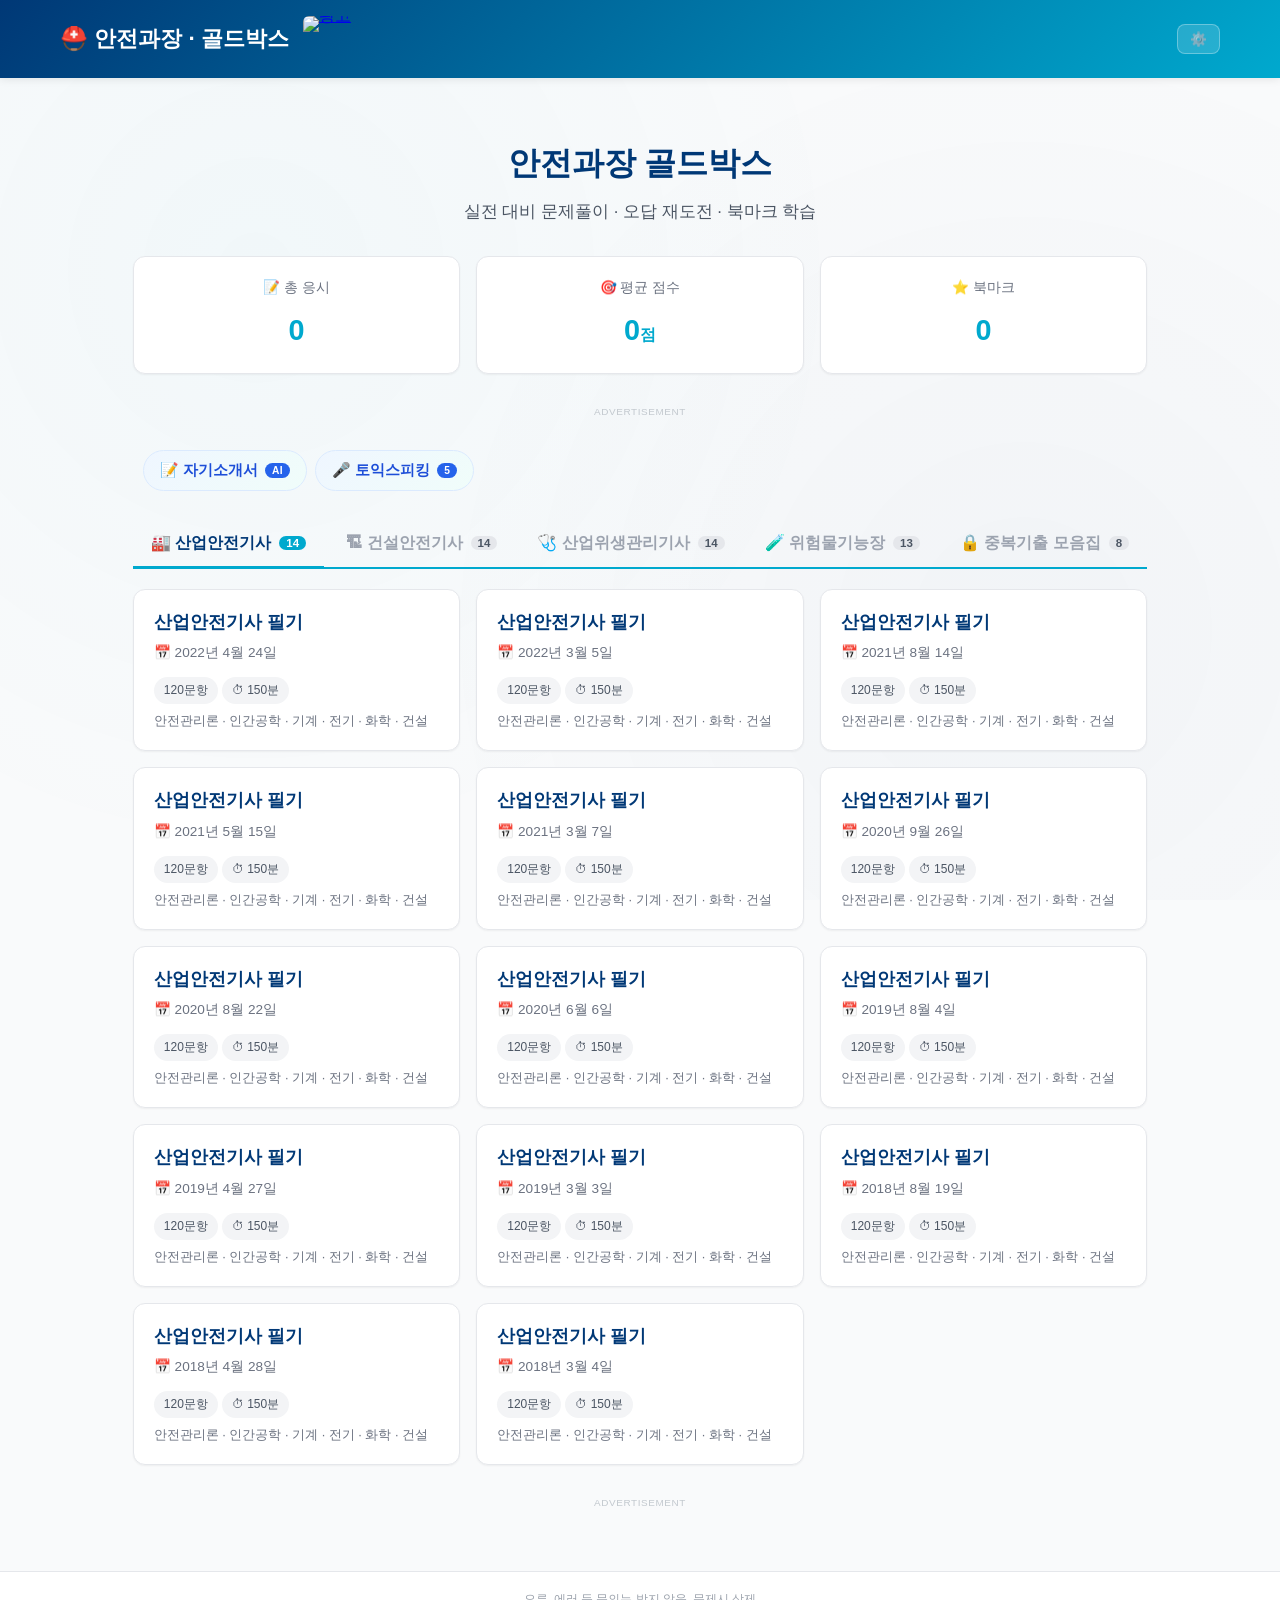
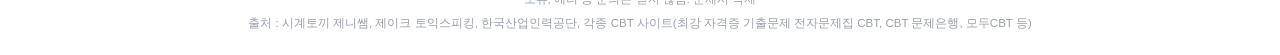
==== commit d6e5419e: "Update index.html" ====
--- a/index.html
+++ b/index.html
@@ -229,33 +229,28 @@
   <script src="js/storage.js"></script>
   <script src="js/main.js"></script>
 
-  <!-- ===== 랜덤 기출문제 카드를 중복기출 탭 맨 앞으로 고정 ===== -->
+    <!-- ===== 랜덤 카드 고정 + 기타 탭 숨김 ===== -->
   <script>
   (function () {
     'use strict';
 
-    /* 랜덤 시험 카드를 찾습니다. */
+    /* ===== 랜덤 시험 카드 찾기 ===== */
     function findRandomCard() {
-      var link = document.querySelector(
-        '#dup-list a[href*="exam=random"], ' +
-        '#dup-list [data-exam-id="random"], ' +
-        '#dup-list [data-id="random"]'
-      );
-
-      if (!link) {
-        link = document.querySelector(
-          'a[href*="exam=random"], ' +
-          '[data-exam-id="random"], ' +
-          '[data-id="random"]'
-        );
-      }
+      var selector =
+        'a[href*="exam=random"], ' +
+        '[data-exam-id="random"], ' +
+        '[data-id="random"]';
+
+      var link =
+        document.querySelector('#dup-list ' + selector) ||
+        document.querySelector(selector);
 
       if (!link) return null;
 
       return link.closest('.exam-card, .card, li') || link;
     }
 
-    /* 카드를 소속 그리드의 첫 번째 위치로 이동시킵니다. */
+    /* ===== 랜덤 카드를 그리드 맨 앞으로 이동 ===== */
     function pinRandomCard() {
       var card = findRandomCard();
 
@@ -265,36 +260,91 @@
 
       var container = card.parentElement;
 
-      if (!container) return true;
-
-      if (container.firstElementChild !== card) {
+      if (container && container.firstElementChild !== card) {
         container.insertBefore(card, container.firstElementChild);
       }
 
       return true;
     }
 
-    /*
-     * main.js가 카드 목록을 비동기로 생성하므로
-     * 렌더링이 끝날 때까지 반복 확인합니다.
-     */
+    /* ===== '기타' 탭과 해당 패널 숨김 ===== */
+    function hideEtcTab() {
+      var tabs = document.querySelectorAll(
+        '#main-tabs .main-tab, #main-tabs button, #main-tabs a'
+      );
+
+      var hidden = false;
+
+      tabs.forEach(function (tab) {
+        var text = (tab.textContent || '').trim();
+
+        if (text.indexOf('기타') === -1) return;
+
+        // 이미 숨겨져 있으면 통과
+        if (tab.dataset.etcHidden === '1') {
+          hidden = true;
+          return;
+        }
+
+        // 활성 탭이 '기타'였다면 첫 번째 탭으로 전환
+        var isActive =
+          tab.classList.contains('active') ||
+          tab.getAttribute('aria-selected') === 'true';
+
+        tab.style.display = 'none';
+        tab.dataset.etcHidden = '1';
+
+        // 연결된 패널도 숨김
+        var target =
+          tab.dataset.target ||
+          tab.dataset.panel ||
+          tab.getAttribute('data-tab');
+
+        if (target) {
+          var panel = document.getElementById(target) ||
+            document.querySelector(target);
+
+          if (panel) panel.style.display = 'none';
+        }
+
+        if (isActive) {
+          var first = document.querySelector(
+            '#main-tabs .main-tab:not([data-etc-hidden]), ' +
+            '#main-tabs button:not([data-etc-hidden])'
+          );
+
+          if (first) first.click();
+        }
+
+        hidden = true;
+      });
+
+      return hidden;
+    }
+
+    /* ===== main.js 렌더링 완료까지 반복 확인 ===== */
     var tries = 0;
 
     var timer = setInterval(function () {
       tries++;
 
-      if (pinRandomCard() || tries > 60) {
-        clearInterval(timer);
-      }
+      pinRandomCard();
+      hideEtcTab();
+
+      if (tries > 60) clearInterval(timer);
     }, 100);
 
-    /*
-     * 탭 전환이나 입장코드 입력 후 목록이 다시 그려질 수 있으므로
-     * 클릭이 발생할 때마다 재정렬합니다.
-     */
+    /* ===== 탭 전환·코드 입력 후 재적용 ===== */
     document.addEventListener('click', function () {
-      setTimeout(pinRandomCard, 80);
-      setTimeout(pinRandomCard, 400);
+      setTimeout(function () {
+        pinRandomCard();
+        hideEtcTab();
+      }, 80);
+
+      setTimeout(function () {
+        pinRandomCard();
+        hideEtcTab();
+      }, 400);
     });
   })();
   </script>
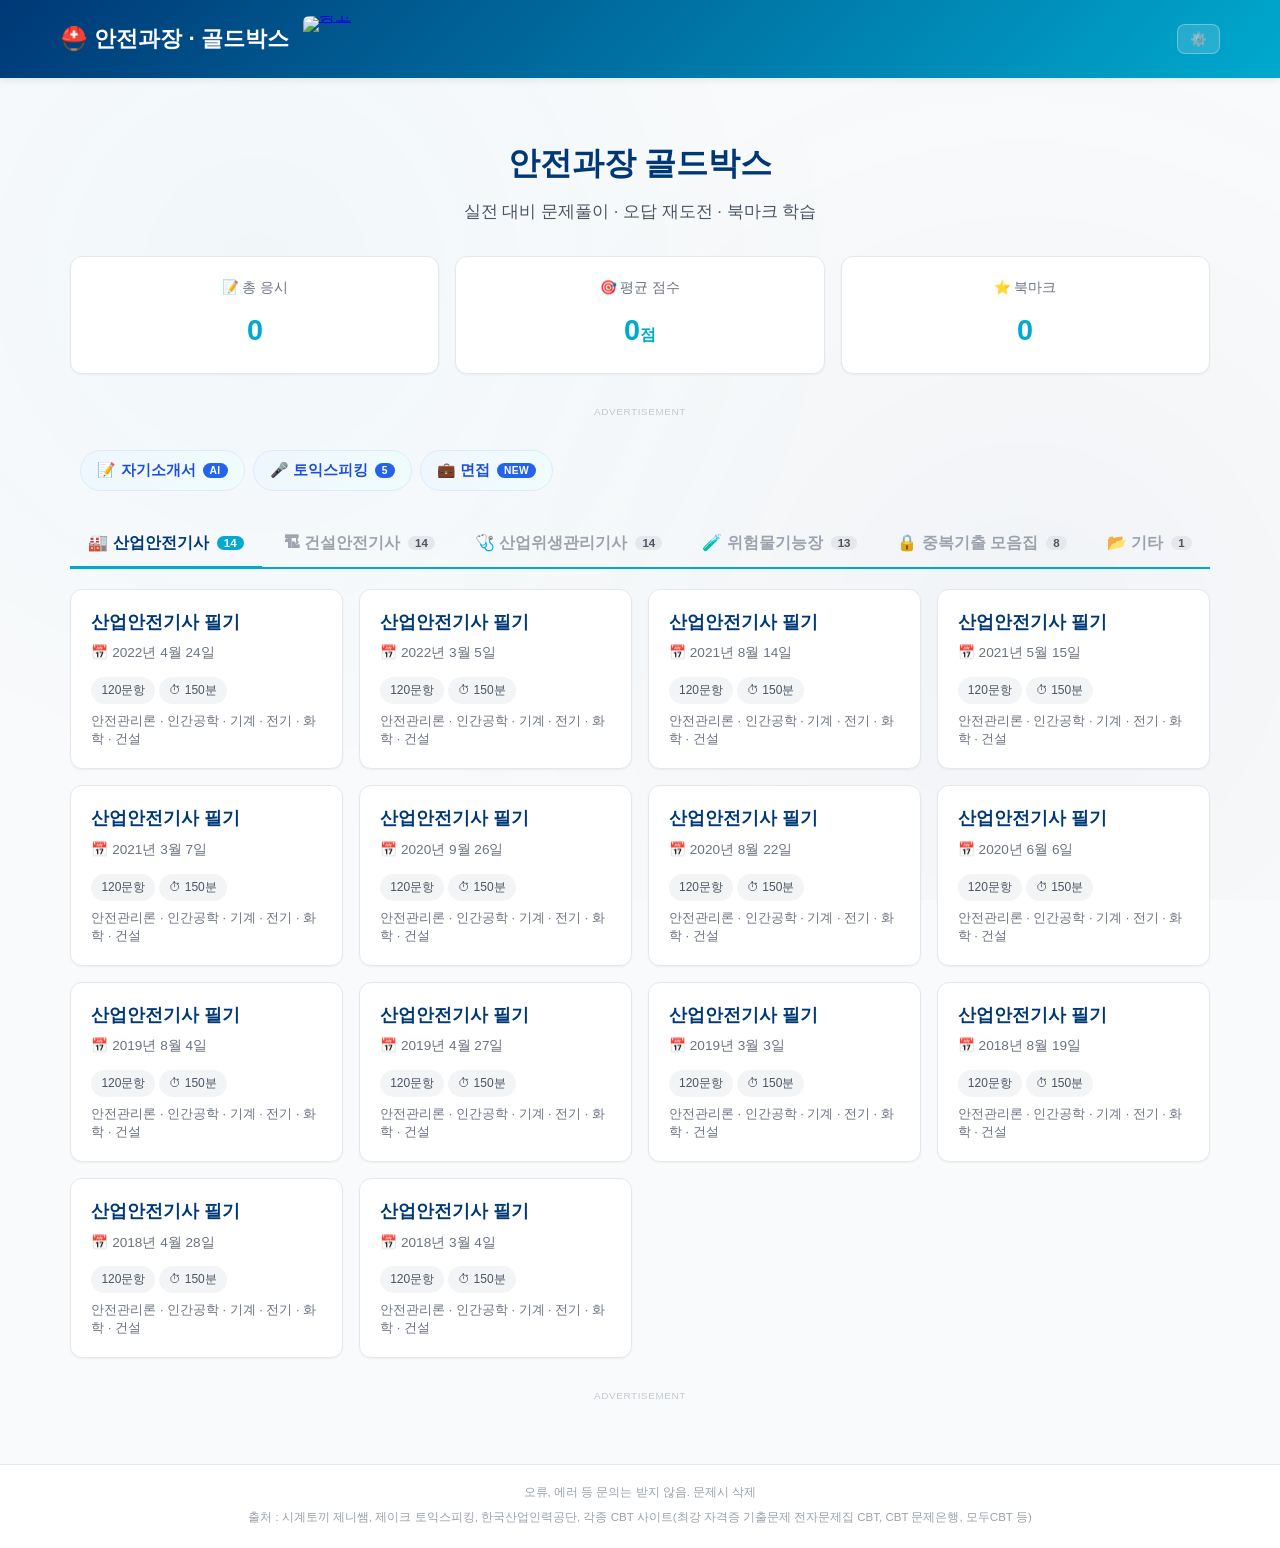
==== commit efc53dd6: "Update index.html" ====
--- a/index.html
+++ b/index.html
@@ -347,6 +347,312 @@
       }, 400);
     });
   })();
+    /* ============================================================
+   6. 공통 레이아웃 (index / interview / study / resume 공용)
+      ※ 각 HTML의 인라인 <style> 을 이곳으로 이관
+   ============================================================ */
+html, body { min-height: 100%; }
+body { display: flex; flex-direction: column; min-height: 100vh; }
+body > main { flex: 1 0 auto; }
+
+/* ----- 상단 바 ----- */
+.topbar .container { display: flex; align-items: center; gap: 14px; }
+.topbar .logo { flex: 0 0 auto; white-space: nowrap; }
+.topbar .topbar-actions { flex: 0 0 auto; margin-left: auto; }
+
+/* 상단 배너(쿠팡) */
+.topbar-ad {
+  flex: 1 1 auto; display: flex; align-items: center;
+  justify-content: flex-start; overflow: hidden; max-height: 60px; line-height: 0;
+}
+.topbar-ad a { display: block; line-height: 0; }
+.topbar-ad img {
+  display: block; height: 46px; width: auto;
+  max-width: 100%; border-radius: 6px;
+}
+
+/* ----- 광고 존 ----- */
+.ad-zone {
+  display: block; margin: 26px auto 10px;
+  max-width: 100%; overflow: hidden; text-align: center;
+}
+.ad-zone .adsbygoogle { display: block; width: 100%; }
+.ad-zone .ad-label,
+.ad-label {
+  display: block; font-size: 0.62rem; color: #c2c8ce;
+  letter-spacing: 0.06em; margin-bottom: 4px; text-align: center;
+}
+.ad-zone-coupang { display: flex; justify-content: center; }
+
+/* ----- 푸터 ----- */
+.site-footer {
+  flex-shrink: 0; margin-top: auto; padding: 18px 12px 22px;
+  text-align: center; font-size: 0.72rem; line-height: 1.6;
+  color: #9aa1ab; border-top: 1px solid var(--gray-200, #e5e7eb);
+  background: #fff; word-break: keep-all;
+}
+.site-footer .footer-links { margin-bottom: 6px; }
+.site-footer .footer-links a { color: #9aa1ab; text-decoration: none; margin: 0 6px; }
+.site-footer .footer-links a:hover { text-decoration: underline; }
+
+@media (max-width: 900px) { .topbar-ad { display: none; } }
+@media (max-width: 768px) {
+  .ad-zone { margin: 18px auto 6px; }
+  .site-footer { font-size: 0.68rem; padding: 16px 14px 20px; }
+}
+
+
+/* ============================================================
+   7. 빠른 메뉴 카드 (index.html 진입점)
+   ============================================================ */
+.quick-menu {
+  display: grid;
+  grid-template-columns: repeat(auto-fit, minmax(212px, 1fr));
+  gap: 12px;
+  margin: 22px 0 6px;
+}
+.qm-card {
+  position: relative; display: block; text-decoration: none;
+  background: #fff; border: 1px solid var(--gray-200, #e5e7eb);
+  border-radius: var(--radius, 12px); padding: 16px 18px;
+  transition: transform .15s ease, box-shadow .15s ease, border-color .15s ease;
+}
+.qm-card:hover {
+  transform: translateY(-2px);
+  box-shadow: 0 8px 20px rgba(15, 23, 42, .10);
+  border-color: var(--primary);
+}
+.qm-card .qm-ico { display: block; font-size: 1.5rem; margin-bottom: 6px; line-height: 1; }
+.qm-card .qm-t {
+  display: block; font-size: 1rem; font-weight: 800;
+  color: var(--secondary); margin-bottom: 4px; word-break: keep-all;
+}
+.qm-card .qm-d {
+  display: block; font-size: 0.8rem; color: var(--gray-500);
+  line-height: 1.6; word-break: keep-all;
+}
+.qm-card .qm-badge {
+  position: absolute; top: 10px; right: 12px;
+  background: var(--primary); color: #fff;
+  font-size: 0.62rem; font-weight: 800; letter-spacing: .03em;
+  padding: 3px 8px; border-radius: 999px;
+}
+.qm-card.hot {
+  border: 2px solid var(--primary);
+  background: linear-gradient(135deg, #eff6ff 0%, #ffffff 100%);
+  box-shadow: 0 4px 14px rgba(37, 99, 235, .14);
+}
+
+@media (max-width: 768px) {
+  .quick-menu { grid-template-columns: 1fr 1fr; gap: 10px; }
+  .qm-card { padding: 14px 14px; }
+  .qm-card .qm-t { font-size: 0.92rem; }
+  .qm-card .qm-d { font-size: 0.74rem; }
+}
+
+
+/* ============================================================
+   8. 랜덤 기출문제 카드 강조 (index.html)
+   ============================================================ */
+.random-exam-card {
+  border: 2px solid #2563eb !important;
+  background: linear-gradient(135deg, #eff6ff 0%, #ffffff 100%) !important;
+  box-shadow: 0 4px 14px rgba(37, 99, 235, 0.18) !important;
+  position: relative;
+}
+.random-exam-card::before {
+  content: "🎲 RANDOM";
+  position: absolute; top: 10px; right: 12px;
+  background: #2563eb; color: #fff;
+  font-size: 0.66rem; font-weight: 700; letter-spacing: 0.02em;
+  padding: 3px 8px; border-radius: 999px; z-index: 2;
+}
+@media (max-width: 768px) {
+  .random-exam-card::before { font-size: 0.6rem; padding: 2px 6px; }
+}
+
+
+/* ============================================================
+   9. 면접 완전정복 (interview.html)
+      ※ 전부 .page-interview 스코프 — 섹션 5의 .chip 등과 충돌 방지
+   ============================================================ */
+
+/* ----- 히어로 ----- */
+.page-interview .iv-hero {
+  background: linear-gradient(135deg, #1e3a8a, #0ea5e9);
+  color: #fff; border-radius: 16px; padding: 26px 24px; margin: 22px 0 18px;
+}
+.page-interview .iv-hero h2 { margin: 0 0 8px; font-size: 1.5rem; letter-spacing: -.02em; }
+.page-interview .iv-hero p { margin: 0; font-size: .9rem; opacity: .92; line-height: 1.6; }
+.page-interview .iv-back {
+  display: inline-block; margin-top: 14px; font-size: .8rem; color: #fff;
+  background: rgba(255, 255, 255, .18); padding: 6px 13px;
+  border-radius: 99px; text-decoration: none;
+}
+
+/* ----- 서브탭 ----- */
+.page-interview .iv-tabs { display: flex; gap: 8px; flex-wrap: wrap; margin-bottom: 20px; }
+.page-interview .iv-tab {
+  display: inline-flex; align-items: center; gap: 6px;
+  padding: 10px 15px; border-radius: 99px;
+  border: 1px solid #dbeafe; background: linear-gradient(135deg, #eff6ff, #f0fdfa);
+  color: #1d4ed8; font-family: inherit; font-size: .9rem; font-weight: 700;
+  cursor: pointer; transition: transform .15s ease, box-shadow .15s ease;
+}
+.page-interview .iv-tab:hover { transform: translateY(-1px); box-shadow: 0 6px 16px rgba(37, 99, 235, .16); }
+.page-interview .iv-tab.active {
+  background: linear-gradient(135deg, #2563eb, #0ea5e9);
+  border-color: #2563eb; color: #fff;
+}
+
+/* ----- 뷰 전환 ----- */
+.page-interview .iv-view { display: none; }
+.page-interview .iv-view.on { display: block; animation: ivFade .25s ease; }
+@keyframes ivFade { from { opacity: 0; transform: translateY(6px); } to { opacity: 1; transform: none; } }
+
+/* ----- 섹션 박스 ----- */
+.page-interview .iv-sec {
+  background: #fff; border: 1px solid #e5e7eb; border-radius: 14px;
+  padding: 20px 22px; margin-bottom: 16px;
+}
+.page-interview .iv-sec > h3 {
+  margin: 0 0 14px; font-size: 1.12rem; color: #0f172a; letter-spacing: -.01em;
+  padding-bottom: 10px; border-bottom: 2px solid #eff6ff;
+  display: flex; align-items: center; gap: 8px;
+}
+.page-interview .iv-sec h4 { margin: 18px 0 8px; font-size: .97rem; color: #1d4ed8; }
+.page-interview .iv-sec p,
+.page-interview .iv-sec li { font-size: .9rem; line-height: 1.75; color: #334155; }
+.page-interview .iv-sec ul,
+.page-interview .iv-sec ol { padding-left: 20px; margin: 8px 0; }
+.page-interview .iv-sec li { margin-bottom: 5px; }
+.page-interview .iv-sec b { color: #0f172a; }
+
+.page-interview .iv-lead {
+  font-size: .9rem; color: #475569; line-height: 1.75; background: #f8fafc;
+  border-left: 3px solid #94a3b8; padding: 10px 14px;
+  border-radius: 0 8px 8px 0; margin: 0 0 14px;
+}
+.page-interview code {
+  background: #f1f5f9; padding: 1px 6px; border-radius: 4px;
+  font-size: .82rem; color: #1d4ed8;
+}
+
+/* ----- 강조 박스 ----- */
+.page-interview .box { border-radius: 10px; padding: 13px 16px; margin: 12px 0; font-size: .88rem; line-height: 1.7; }
+.page-interview .box.tip  { background: #f0fdf4; border-left: 4px solid #22c55e; color: #14532d; }
+.page-interview .box.warn { background: #fffbeb; border-left: 4px solid #f59e0b; color: #78350f; }
+.page-interview .box.bad  { background: #fef2f2; border-left: 4px solid #ef4444; color: #7f1d1d; }
+.page-interview .box.info { background: #eff6ff; border-left: 4px solid #3b82f6; color: #1e3a8a; }
+.page-interview .box .bt  { display: block; font-weight: 800; margin-bottom: 5px; }
+
+/* ----- 비교 카드 ----- */
+.page-interview .vs { display: grid; grid-template-columns: 1fr 1fr; gap: 12px; margin: 12px 0; }
+.page-interview .vs > div { border-radius: 10px; padding: 13px 15px; font-size: .86rem; line-height: 1.7; }
+.page-interview .vs .no { background: #fef2f2; border: 1px solid #fecaca; color: #7f1d1d; }
+.page-interview .vs .ok { background: #f0fdf4; border: 1px solid #bbf7d0; color: #14532d; }
+.page-interview .vs .lb { display: block; font-weight: 800; font-size: .78rem; letter-spacing: .04em; margin-bottom: 6px; }
+
+/* ----- 표 ----- */
+.page-interview .iv-table { width: 100%; border-collapse: collapse; margin: 12px 0; font-size: .86rem; }
+.page-interview .iv-table th,
+.page-interview .iv-table td {
+  border: 1px solid #e5e7eb; padding: 9px 11px;
+  text-align: left; vertical-align: top; line-height: 1.6;
+}
+.page-interview .iv-table th { background: #f1f5f9; color: #0f172a; font-weight: 700; white-space: nowrap; }
+.page-interview .iv-table tbody tr:nth-child(even) { background: #fafbfc; }
+
+/* ----- 스텝 ----- */
+.page-interview .steps { counter-reset: st; margin: 12px 0; }
+.page-interview .step {
+  position: relative; padding: 0 0 14px 40px;
+  border-left: 2px dashed #cbd5e1; margin-left: 12px;
+}
+.page-interview .step:last-child { border-left-color: transparent; padding-bottom: 0; }
+.page-interview .step::before {
+  counter-increment: st; content: counter(st);
+  position: absolute; left: -14px; top: 0; width: 26px; height: 26px;
+  border-radius: 50%; background: #2563eb; color: #fff;
+  font-size: .78rem; font-weight: 800;
+  display: flex; align-items: center; justify-content: center;
+}
+.page-interview .step .st-t { font-weight: 800; color: #0f172a; font-size: .92rem; margin-bottom: 3px; }
+.page-interview .step .st-d { font-size: .86rem; color: #475569; line-height: 1.7; }
+
+/* ----- 질문 아코디언 ----- */
+.page-interview .qa {
+  border: 1px solid #e5e7eb; border-radius: 11px;
+  margin-bottom: 9px; overflow: hidden; background: #fff;
+}
+.page-interview .qa summary {
+  cursor: pointer; padding: 14px 16px; font-size: .93rem; font-weight: 700; color: #0f172a;
+  display: flex; align-items: flex-start; gap: 9px; list-style: none; line-height: 1.55;
+}
+.page-interview .qa summary::-webkit-details-marker { display: none; }
+.page-interview .qa summary::after { content: "▾"; margin-left: auto; color: #94a3b8; font-size: .8rem; flex: 0 0 auto; }
+.page-interview .qa[open] summary { background: #eff6ff; color: #1d4ed8; }
+.page-interview .qa[open] summary::after { content: "▴"; }
+.page-interview .qa .qbody { padding: 4px 16px 16px; border-top: 1px solid #f1f5f9; }
+.page-interview .qa .row { margin-top: 11px; font-size: .87rem; line-height: 1.72; color: #334155; }
+.page-interview .qa .row .k {
+  display: inline-block; font-size: .7rem; font-weight: 800; letter-spacing: .04em;
+  padding: 2px 8px; border-radius: 99px; margin-right: 6px; vertical-align: 1px;
+}
+.page-interview .k.intent { background: #e0e7ff; color: #3730a3; }
+.page-interview .k.design { background: #dbeafe; color: #1e40af; }
+.page-interview .k.script { background: #dcfce7; color: #166534; }
+.page-interview .k.minus  { background: #fee2e2; color: #991b1b; }
+.page-interview .qa .quote,
+.page-interview .quote {
+  display: block; margin-top: 6px; padding: 11px 13px; background: #f8fafc;
+  border-left: 3px solid #22c55e; border-radius: 0 8px 8px 0;
+  color: #0f172a; font-size: .86rem; line-height: 1.75;
+}
+
+/* ----- 칩 (섹션 5의 .chip 무력화 포함) ----- */
+.page-interview .chip {
+  position: static; cursor: default;
+  display: inline-block; font-size: .7rem; font-weight: 800;
+  padding: 3px 9px; border-radius: 99px;
+  background: #2563eb; color: #fff; border: 0;
+  margin: 0 5px 5px 0; letter-spacing: .03em;
+}
+.page-interview .chip.g { background: #e2e8f0; color: #334155; }
+
+/* ----- 미니 카드 ----- */
+.page-interview .grid2 {
+  display: grid; grid-template-columns: repeat(auto-fit, minmax(260px, 1fr));
+  gap: 12px; margin: 12px 0;
+}
+.page-interview .mini { border: 1px solid #e5e7eb; border-radius: 11px; padding: 14px 16px; background: #fff; }
+.page-interview .mini h5 { margin: 0 0 8px; font-size: .92rem; color: #1d4ed8; }
+.page-interview .mini ul { margin: 0; padding-left: 18px; }
+.page-interview .mini li { font-size: .85rem; line-height: 1.7; color: #334155; }
+
+/* ----- 기업별 뷰 ----- */
+.page-interview .co-bar { display: flex; gap: 8px; flex-wrap: wrap; margin-bottom: 14px; }
+.page-interview .co-btn {
+  padding: 8px 14px; border-radius: 99px; border: 1px solid #e2e8f0; background: #fff;
+  font-family: inherit; font-size: .86rem; font-weight: 700; color: #475569; cursor: pointer;
+}
+.page-interview .co-btn.active { background: #0f172a; border-color: #0f172a; color: #fff; }
+.page-interview .empty {
+  text-align: center; padding: 46px 20px; color: #94a3b8;
+  font-size: .9rem; line-height: 1.8;
+  border: 2px dashed #e2e8f0; border-radius: 14px; background: #fafbfc;
+}
+
+@media (max-width: 640px) {
+  .page-interview .iv-hero { padding: 20px 18px; }
+  .page-interview .iv-hero h2 { font-size: 1.25rem; }
+  .page-interview .iv-sec { padding: 16px 15px; }
+  .page-interview .vs { grid-template-columns: 1fr; }
+  .page-interview .iv-tab { flex: 1 1 44%; justify-content: center; font-size: .84rem; padding: 9px 8px; }
+  .page-interview .iv-table { font-size: .8rem; }
+  .page-interview .iv-table th,
+  .page-interview .iv-table td { padding: 7px 8px; }
+}
   </script>
 </body>
 </html>
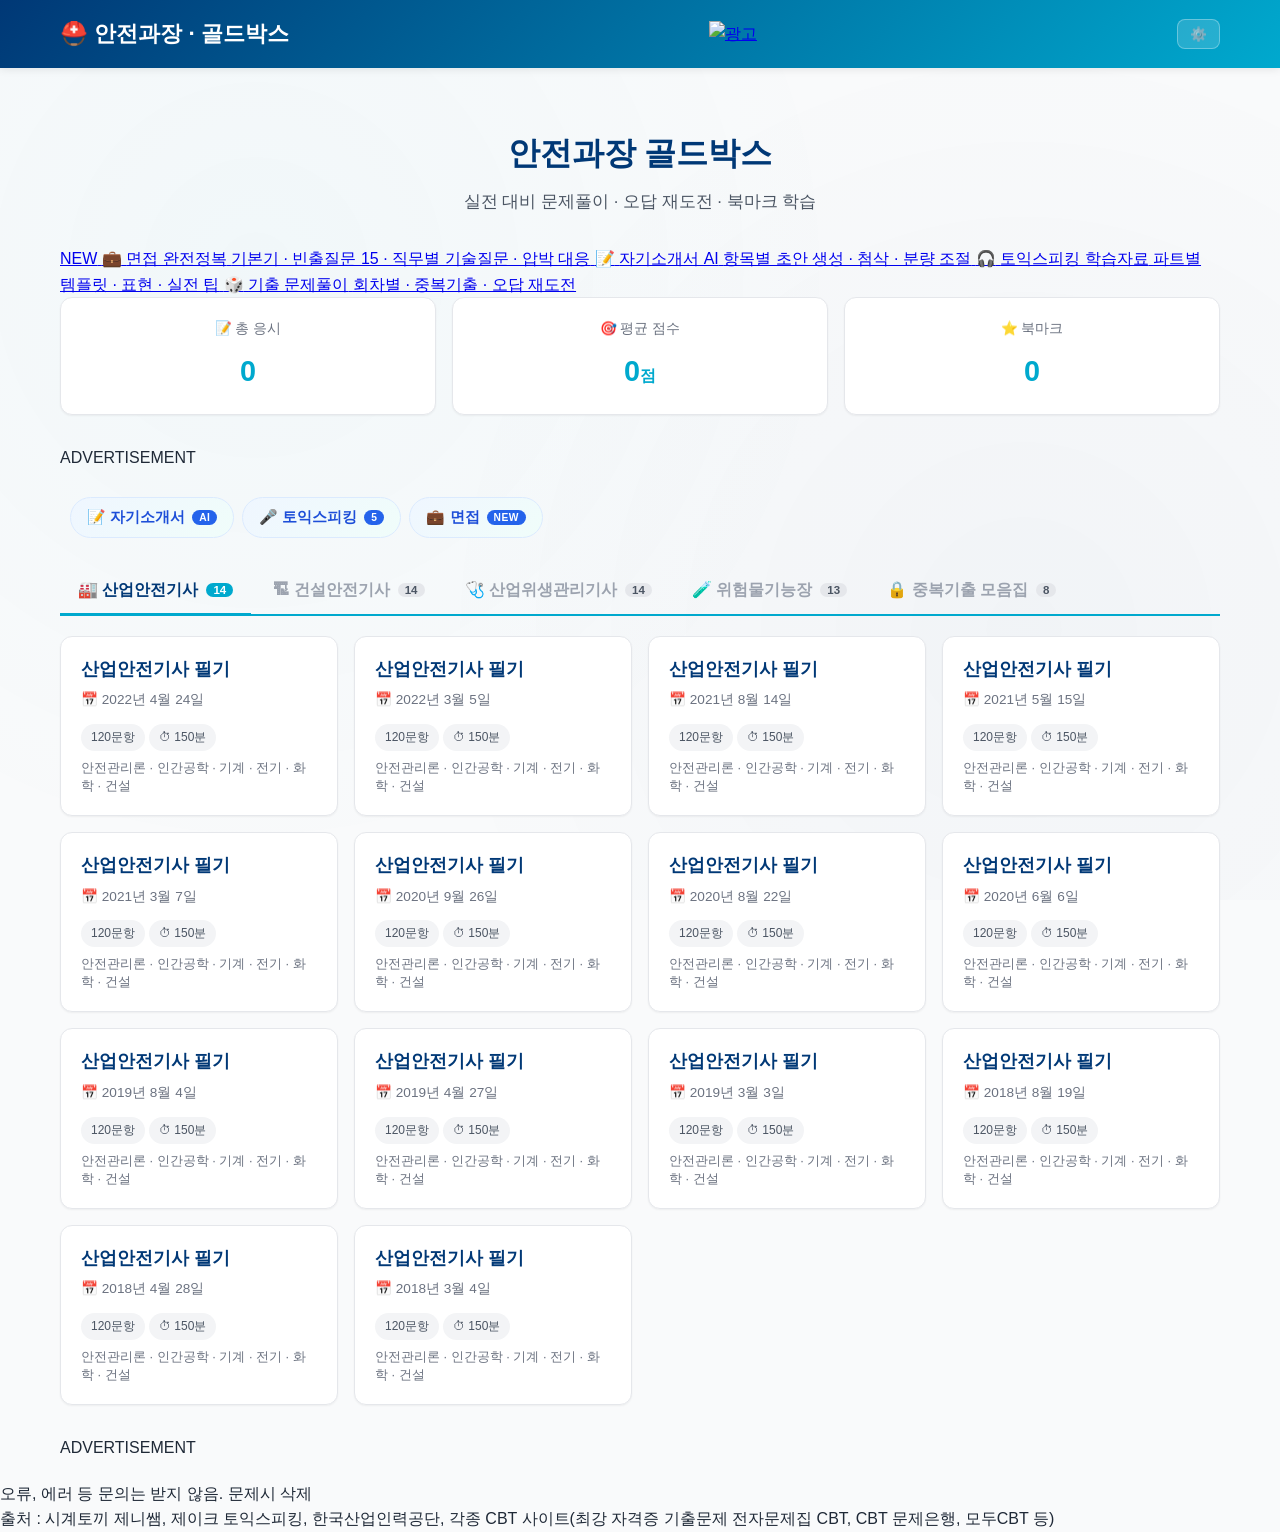
==== commit 1e8498df: "Update index.html" ====
--- a/index.html
+++ b/index.html
@@ -12,72 +12,7 @@
   <link rel="stylesheet" href="css/style.css">
   <link rel="stylesheet" href="css/custom.css">
 
-  <style>
-    html, body { min-height: 100%; }
-    body { display: flex; flex-direction: column; min-height: 100vh; }
-    body > main { flex: 1 0 auto; }
-
-    .topbar .container { display: flex; align-items: center; gap: 14px; }
-    .topbar .logo { flex: 0 0 auto; white-space: nowrap; }
-    .topbar .topbar-actions { flex: 0 0 auto; margin-left: auto; }
-
-    .topbar-ad {
-      flex: 1 1 auto; display: flex; align-items: center;
-      justify-content: flex-start; overflow: hidden; max-height: 60px; line-height: 0;
-    }
-    .topbar-ad a { display: block; line-height: 0; }
-    .topbar-ad img { display: block; height: 46px; width: auto; max-width: 100%; border-radius: 6px; }
-
-    .ad-zone {
-      display: block; margin: 26px auto 10px; max-width: 100%;
-      overflow: hidden; text-align: center;
-    }
-    .ad-zone .adsbygoogle { display: block; width: 100%; }
-    .ad-label {
-      display: block; font-size: 0.62rem; color: #c2c8ce;
-      letter-spacing: 0.06em; margin-bottom: 4px; text-align: center;
-    }
-    .ad-zone-coupang { display: flex; justify-content: center; }
-
-    .site-footer {
-      flex-shrink: 0; margin-top: auto; padding: 18px 12px 22px;
-      text-align: center; font-size: 0.72rem; line-height: 1.6;
-      color: #9aa1ab; border-top: 1px solid var(--gray-200, #e5e7eb);
-      background: #fff; word-break: keep-all;
-    }
-    .site-footer .footer-links { margin-bottom: 6px; }
-    .site-footer .footer-links a { color: #9aa1ab; text-decoration: none; margin: 0 6px; }
-    .site-footer .footer-links a:hover { text-decoration: underline; }
-
-    /* ===== 랜덤 기출문제 카드 강조 ===== */
-    .random-exam-card {
-      border: 2px solid #2563eb !important;
-      background: linear-gradient(135deg, #eff6ff 0%, #ffffff 100%) !important;
-      box-shadow: 0 4px 14px rgba(37, 99, 235, 0.18) !important;
-      position: relative;
-    }
-    .random-exam-card::before {
-      content: "🎲 RANDOM";
-      position: absolute;
-      top: 10px;
-      right: 12px;
-      background: #2563eb;
-      color: #fff;
-      font-size: 0.66rem;
-      font-weight: 700;
-      padding: 3px 8px;
-      border-radius: 999px;
-      letter-spacing: 0.02em;
-      z-index: 2;
-    }
-
-    @media (max-width: 900px) { .topbar-ad { display: none; } }
-    @media (max-width: 768px) {
-      .ad-zone { margin: 18px auto 6px; }
-      .site-footer { font-size: 0.68rem; padding: 16px 14px 20px; }
-      .random-exam-card::before { font-size: 0.6rem; padding: 2px 6px; }
-    }
-  </style>
+  <!-- 레이아웃·광고·푸터·랜덤카드·빠른메뉴 스타일 → css/custom.css (섹션 6~8)로 이관 -->
 </head>
 <body>
   <!-- 상단 바 -->
@@ -103,6 +38,34 @@
     <section class="hero">
       <h2>안전과장 골드박스</h2>
       <p>실전 대비 문제풀이 · 오답 재도전 · 북마크 학습</p>
+    </section>
+
+    <!-- ===== 빠른 메뉴 (신규 추가) ===== -->
+    <section class="quick-menu">
+      <a href="interview.html" class="qm-card hot">
+        <span class="qm-badge">NEW</span>
+        <span class="qm-ico">💼</span>
+        <span class="qm-t">면접 완전정복</span>
+        <span class="qm-d">기본기 · 빈출질문 15 · 직무별 기술질문 · 압박 대응</span>
+      </a>
+
+      <a href="resume.html" class="qm-card">
+        <span class="qm-ico">📝</span>
+        <span class="qm-t">자기소개서 AI</span>
+        <span class="qm-d">항목별 초안 생성 · 첨삭 · 분량 조절</span>
+      </a>
+
+      <a href="study.html" class="qm-card">
+        <span class="qm-ico">🎧</span>
+        <span class="qm-t">토익스피킹 학습자료</span>
+        <span class="qm-d">파트별 템플릿 · 표현 · 실전 팁</span>
+      </a>
+
+      <a href="#main-tabs" class="qm-card">
+        <span class="qm-ico">🎲</span>
+        <span class="qm-t">기출 문제풀이</span>
+        <span class="qm-d">회차별 · 중복기출 · 오답 재도전</span>
+      </a>
     </section>
 
     <!-- 통계 카드 -->
@@ -229,7 +192,7 @@
   <script src="js/storage.js"></script>
   <script src="js/main.js"></script>
 
-    <!-- ===== 랜덤 카드 고정 + 기타 탭 숨김 ===== -->
+  <!-- ===== 랜덤 카드 고정 + 기타 탭 숨김 ===== -->
   <script>
   (function () {
     'use strict';
@@ -253,17 +216,14 @@
     /* ===== 랜덤 카드를 그리드 맨 앞으로 이동 ===== */
     function pinRandomCard() {
       var card = findRandomCard();
-
       if (!card) return false;
 
       card.classList.add('random-exam-card');
 
       var container = card.parentElement;
-
       if (container && container.firstElementChild !== card) {
         container.insertBefore(card, container.firstElementChild);
       }
-
       return true;
     }
 
@@ -277,16 +237,10 @@
 
       tabs.forEach(function (tab) {
         var text = (tab.textContent || '').trim();
-
         if (text.indexOf('기타') === -1) return;
 
-        // 이미 숨겨져 있으면 통과
-        if (tab.dataset.etcHidden === '1') {
-          hidden = true;
-          return;
-        }
-
-        // 활성 탭이 '기타'였다면 첫 번째 탭으로 전환
+        if (tab.dataset.etcHidden === '1') { hidden = true; return; }
+
         var isActive =
           tab.classList.contains('active') ||
           tab.getAttribute('aria-selected') === 'true';
@@ -294,16 +248,13 @@
         tab.style.display = 'none';
         tab.dataset.etcHidden = '1';
 
-        // 연결된 패널도 숨김
         var target =
           tab.dataset.target ||
           tab.dataset.panel ||
           tab.getAttribute('data-tab');
 
         if (target) {
-          var panel = document.getElementById(target) ||
-            document.querySelector(target);
-
+          var panel = document.getElementById(target) || document.querySelector(target);
           if (panel) panel.style.display = 'none';
         }
 
@@ -312,7 +263,6 @@
             '#main-tabs .main-tab:not([data-etc-hidden]), ' +
             '#main-tabs button:not([data-etc-hidden])'
           );
-
           if (first) first.click();
         }
 
@@ -324,335 +274,19 @@
 
     /* ===== main.js 렌더링 완료까지 반복 확인 ===== */
     var tries = 0;
-
     var timer = setInterval(function () {
       tries++;
-
       pinRandomCard();
       hideEtcTab();
-
       if (tries > 60) clearInterval(timer);
     }, 100);
 
     /* ===== 탭 전환·코드 입력 후 재적용 ===== */
     document.addEventListener('click', function () {
-      setTimeout(function () {
-        pinRandomCard();
-        hideEtcTab();
-      }, 80);
-
-      setTimeout(function () {
-        pinRandomCard();
-        hideEtcTab();
-      }, 400);
+      setTimeout(function () { pinRandomCard(); hideEtcTab(); }, 80);
+      setTimeout(function () { pinRandomCard(); hideEtcTab(); }, 400);
     });
   })();
-    /* ============================================================
-   6. 공통 레이아웃 (index / interview / study / resume 공용)
-      ※ 각 HTML의 인라인 <style> 을 이곳으로 이관
-   ============================================================ */
-html, body { min-height: 100%; }
-body { display: flex; flex-direction: column; min-height: 100vh; }
-body > main { flex: 1 0 auto; }
-
-/* ----- 상단 바 ----- */
-.topbar .container { display: flex; align-items: center; gap: 14px; }
-.topbar .logo { flex: 0 0 auto; white-space: nowrap; }
-.topbar .topbar-actions { flex: 0 0 auto; margin-left: auto; }
-
-/* 상단 배너(쿠팡) */
-.topbar-ad {
-  flex: 1 1 auto; display: flex; align-items: center;
-  justify-content: flex-start; overflow: hidden; max-height: 60px; line-height: 0;
-}
-.topbar-ad a { display: block; line-height: 0; }
-.topbar-ad img {
-  display: block; height: 46px; width: auto;
-  max-width: 100%; border-radius: 6px;
-}
-
-/* ----- 광고 존 ----- */
-.ad-zone {
-  display: block; margin: 26px auto 10px;
-  max-width: 100%; overflow: hidden; text-align: center;
-}
-.ad-zone .adsbygoogle { display: block; width: 100%; }
-.ad-zone .ad-label,
-.ad-label {
-  display: block; font-size: 0.62rem; color: #c2c8ce;
-  letter-spacing: 0.06em; margin-bottom: 4px; text-align: center;
-}
-.ad-zone-coupang { display: flex; justify-content: center; }
-
-/* ----- 푸터 ----- */
-.site-footer {
-  flex-shrink: 0; margin-top: auto; padding: 18px 12px 22px;
-  text-align: center; font-size: 0.72rem; line-height: 1.6;
-  color: #9aa1ab; border-top: 1px solid var(--gray-200, #e5e7eb);
-  background: #fff; word-break: keep-all;
-}
-.site-footer .footer-links { margin-bottom: 6px; }
-.site-footer .footer-links a { color: #9aa1ab; text-decoration: none; margin: 0 6px; }
-.site-footer .footer-links a:hover { text-decoration: underline; }
-
-@media (max-width: 900px) { .topbar-ad { display: none; } }
-@media (max-width: 768px) {
-  .ad-zone { margin: 18px auto 6px; }
-  .site-footer { font-size: 0.68rem; padding: 16px 14px 20px; }
-}
-
-
-/* ============================================================
-   7. 빠른 메뉴 카드 (index.html 진입점)
-   ============================================================ */
-.quick-menu {
-  display: grid;
-  grid-template-columns: repeat(auto-fit, minmax(212px, 1fr));
-  gap: 12px;
-  margin: 22px 0 6px;
-}
-.qm-card {
-  position: relative; display: block; text-decoration: none;
-  background: #fff; border: 1px solid var(--gray-200, #e5e7eb);
-  border-radius: var(--radius, 12px); padding: 16px 18px;
-  transition: transform .15s ease, box-shadow .15s ease, border-color .15s ease;
-}
-.qm-card:hover {
-  transform: translateY(-2px);
-  box-shadow: 0 8px 20px rgba(15, 23, 42, .10);
-  border-color: var(--primary);
-}
-.qm-card .qm-ico { display: block; font-size: 1.5rem; margin-bottom: 6px; line-height: 1; }
-.qm-card .qm-t {
-  display: block; font-size: 1rem; font-weight: 800;
-  color: var(--secondary); margin-bottom: 4px; word-break: keep-all;
-}
-.qm-card .qm-d {
-  display: block; font-size: 0.8rem; color: var(--gray-500);
-  line-height: 1.6; word-break: keep-all;
-}
-.qm-card .qm-badge {
-  position: absolute; top: 10px; right: 12px;
-  background: var(--primary); color: #fff;
-  font-size: 0.62rem; font-weight: 800; letter-spacing: .03em;
-  padding: 3px 8px; border-radius: 999px;
-}
-.qm-card.hot {
-  border: 2px solid var(--primary);
-  background: linear-gradient(135deg, #eff6ff 0%, #ffffff 100%);
-  box-shadow: 0 4px 14px rgba(37, 99, 235, .14);
-}
-
-@media (max-width: 768px) {
-  .quick-menu { grid-template-columns: 1fr 1fr; gap: 10px; }
-  .qm-card { padding: 14px 14px; }
-  .qm-card .qm-t { font-size: 0.92rem; }
-  .qm-card .qm-d { font-size: 0.74rem; }
-}
-
-
-/* ============================================================
-   8. 랜덤 기출문제 카드 강조 (index.html)
-   ============================================================ */
-.random-exam-card {
-  border: 2px solid #2563eb !important;
-  background: linear-gradient(135deg, #eff6ff 0%, #ffffff 100%) !important;
-  box-shadow: 0 4px 14px rgba(37, 99, 235, 0.18) !important;
-  position: relative;
-}
-.random-exam-card::before {
-  content: "🎲 RANDOM";
-  position: absolute; top: 10px; right: 12px;
-  background: #2563eb; color: #fff;
-  font-size: 0.66rem; font-weight: 700; letter-spacing: 0.02em;
-  padding: 3px 8px; border-radius: 999px; z-index: 2;
-}
-@media (max-width: 768px) {
-  .random-exam-card::before { font-size: 0.6rem; padding: 2px 6px; }
-}
-
-
-/* ============================================================
-   9. 면접 완전정복 (interview.html)
-      ※ 전부 .page-interview 스코프 — 섹션 5의 .chip 등과 충돌 방지
-   ============================================================ */
-
-/* ----- 히어로 ----- */
-.page-interview .iv-hero {
-  background: linear-gradient(135deg, #1e3a8a, #0ea5e9);
-  color: #fff; border-radius: 16px; padding: 26px 24px; margin: 22px 0 18px;
-}
-.page-interview .iv-hero h2 { margin: 0 0 8px; font-size: 1.5rem; letter-spacing: -.02em; }
-.page-interview .iv-hero p { margin: 0; font-size: .9rem; opacity: .92; line-height: 1.6; }
-.page-interview .iv-back {
-  display: inline-block; margin-top: 14px; font-size: .8rem; color: #fff;
-  background: rgba(255, 255, 255, .18); padding: 6px 13px;
-  border-radius: 99px; text-decoration: none;
-}
-
-/* ----- 서브탭 ----- */
-.page-interview .iv-tabs { display: flex; gap: 8px; flex-wrap: wrap; margin-bottom: 20px; }
-.page-interview .iv-tab {
-  display: inline-flex; align-items: center; gap: 6px;
-  padding: 10px 15px; border-radius: 99px;
-  border: 1px solid #dbeafe; background: linear-gradient(135deg, #eff6ff, #f0fdfa);
-  color: #1d4ed8; font-family: inherit; font-size: .9rem; font-weight: 700;
-  cursor: pointer; transition: transform .15s ease, box-shadow .15s ease;
-}
-.page-interview .iv-tab:hover { transform: translateY(-1px); box-shadow: 0 6px 16px rgba(37, 99, 235, .16); }
-.page-interview .iv-tab.active {
-  background: linear-gradient(135deg, #2563eb, #0ea5e9);
-  border-color: #2563eb; color: #fff;
-}
-
-/* ----- 뷰 전환 ----- */
-.page-interview .iv-view { display: none; }
-.page-interview .iv-view.on { display: block; animation: ivFade .25s ease; }
-@keyframes ivFade { from { opacity: 0; transform: translateY(6px); } to { opacity: 1; transform: none; } }
-
-/* ----- 섹션 박스 ----- */
-.page-interview .iv-sec {
-  background: #fff; border: 1px solid #e5e7eb; border-radius: 14px;
-  padding: 20px 22px; margin-bottom: 16px;
-}
-.page-interview .iv-sec > h3 {
-  margin: 0 0 14px; font-size: 1.12rem; color: #0f172a; letter-spacing: -.01em;
-  padding-bottom: 10px; border-bottom: 2px solid #eff6ff;
-  display: flex; align-items: center; gap: 8px;
-}
-.page-interview .iv-sec h4 { margin: 18px 0 8px; font-size: .97rem; color: #1d4ed8; }
-.page-interview .iv-sec p,
-.page-interview .iv-sec li { font-size: .9rem; line-height: 1.75; color: #334155; }
-.page-interview .iv-sec ul,
-.page-interview .iv-sec ol { padding-left: 20px; margin: 8px 0; }
-.page-interview .iv-sec li { margin-bottom: 5px; }
-.page-interview .iv-sec b { color: #0f172a; }
-
-.page-interview .iv-lead {
-  font-size: .9rem; color: #475569; line-height: 1.75; background: #f8fafc;
-  border-left: 3px solid #94a3b8; padding: 10px 14px;
-  border-radius: 0 8px 8px 0; margin: 0 0 14px;
-}
-.page-interview code {
-  background: #f1f5f9; padding: 1px 6px; border-radius: 4px;
-  font-size: .82rem; color: #1d4ed8;
-}
-
-/* ----- 강조 박스 ----- */
-.page-interview .box { border-radius: 10px; padding: 13px 16px; margin: 12px 0; font-size: .88rem; line-height: 1.7; }
-.page-interview .box.tip  { background: #f0fdf4; border-left: 4px solid #22c55e; color: #14532d; }
-.page-interview .box.warn { background: #fffbeb; border-left: 4px solid #f59e0b; color: #78350f; }
-.page-interview .box.bad  { background: #fef2f2; border-left: 4px solid #ef4444; color: #7f1d1d; }
-.page-interview .box.info { background: #eff6ff; border-left: 4px solid #3b82f6; color: #1e3a8a; }
-.page-interview .box .bt  { display: block; font-weight: 800; margin-bottom: 5px; }
-
-/* ----- 비교 카드 ----- */
-.page-interview .vs { display: grid; grid-template-columns: 1fr 1fr; gap: 12px; margin: 12px 0; }
-.page-interview .vs > div { border-radius: 10px; padding: 13px 15px; font-size: .86rem; line-height: 1.7; }
-.page-interview .vs .no { background: #fef2f2; border: 1px solid #fecaca; color: #7f1d1d; }
-.page-interview .vs .ok { background: #f0fdf4; border: 1px solid #bbf7d0; color: #14532d; }
-.page-interview .vs .lb { display: block; font-weight: 800; font-size: .78rem; letter-spacing: .04em; margin-bottom: 6px; }
-
-/* ----- 표 ----- */
-.page-interview .iv-table { width: 100%; border-collapse: collapse; margin: 12px 0; font-size: .86rem; }
-.page-interview .iv-table th,
-.page-interview .iv-table td {
-  border: 1px solid #e5e7eb; padding: 9px 11px;
-  text-align: left; vertical-align: top; line-height: 1.6;
-}
-.page-interview .iv-table th { background: #f1f5f9; color: #0f172a; font-weight: 700; white-space: nowrap; }
-.page-interview .iv-table tbody tr:nth-child(even) { background: #fafbfc; }
-
-/* ----- 스텝 ----- */
-.page-interview .steps { counter-reset: st; margin: 12px 0; }
-.page-interview .step {
-  position: relative; padding: 0 0 14px 40px;
-  border-left: 2px dashed #cbd5e1; margin-left: 12px;
-}
-.page-interview .step:last-child { border-left-color: transparent; padding-bottom: 0; }
-.page-interview .step::before {
-  counter-increment: st; content: counter(st);
-  position: absolute; left: -14px; top: 0; width: 26px; height: 26px;
-  border-radius: 50%; background: #2563eb; color: #fff;
-  font-size: .78rem; font-weight: 800;
-  display: flex; align-items: center; justify-content: center;
-}
-.page-interview .step .st-t { font-weight: 800; color: #0f172a; font-size: .92rem; margin-bottom: 3px; }
-.page-interview .step .st-d { font-size: .86rem; color: #475569; line-height: 1.7; }
-
-/* ----- 질문 아코디언 ----- */
-.page-interview .qa {
-  border: 1px solid #e5e7eb; border-radius: 11px;
-  margin-bottom: 9px; overflow: hidden; background: #fff;
-}
-.page-interview .qa summary {
-  cursor: pointer; padding: 14px 16px; font-size: .93rem; font-weight: 700; color: #0f172a;
-  display: flex; align-items: flex-start; gap: 9px; list-style: none; line-height: 1.55;
-}
-.page-interview .qa summary::-webkit-details-marker { display: none; }
-.page-interview .qa summary::after { content: "▾"; margin-left: auto; color: #94a3b8; font-size: .8rem; flex: 0 0 auto; }
-.page-interview .qa[open] summary { background: #eff6ff; color: #1d4ed8; }
-.page-interview .qa[open] summary::after { content: "▴"; }
-.page-interview .qa .qbody { padding: 4px 16px 16px; border-top: 1px solid #f1f5f9; }
-.page-interview .qa .row { margin-top: 11px; font-size: .87rem; line-height: 1.72; color: #334155; }
-.page-interview .qa .row .k {
-  display: inline-block; font-size: .7rem; font-weight: 800; letter-spacing: .04em;
-  padding: 2px 8px; border-radius: 99px; margin-right: 6px; vertical-align: 1px;
-}
-.page-interview .k.intent { background: #e0e7ff; color: #3730a3; }
-.page-interview .k.design { background: #dbeafe; color: #1e40af; }
-.page-interview .k.script { background: #dcfce7; color: #166534; }
-.page-interview .k.minus  { background: #fee2e2; color: #991b1b; }
-.page-interview .qa .quote,
-.page-interview .quote {
-  display: block; margin-top: 6px; padding: 11px 13px; background: #f8fafc;
-  border-left: 3px solid #22c55e; border-radius: 0 8px 8px 0;
-  color: #0f172a; font-size: .86rem; line-height: 1.75;
-}
-
-/* ----- 칩 (섹션 5의 .chip 무력화 포함) ----- */
-.page-interview .chip {
-  position: static; cursor: default;
-  display: inline-block; font-size: .7rem; font-weight: 800;
-  padding: 3px 9px; border-radius: 99px;
-  background: #2563eb; color: #fff; border: 0;
-  margin: 0 5px 5px 0; letter-spacing: .03em;
-}
-.page-interview .chip.g { background: #e2e8f0; color: #334155; }
-
-/* ----- 미니 카드 ----- */
-.page-interview .grid2 {
-  display: grid; grid-template-columns: repeat(auto-fit, minmax(260px, 1fr));
-  gap: 12px; margin: 12px 0;
-}
-.page-interview .mini { border: 1px solid #e5e7eb; border-radius: 11px; padding: 14px 16px; background: #fff; }
-.page-interview .mini h5 { margin: 0 0 8px; font-size: .92rem; color: #1d4ed8; }
-.page-interview .mini ul { margin: 0; padding-left: 18px; }
-.page-interview .mini li { font-size: .85rem; line-height: 1.7; color: #334155; }
-
-/* ----- 기업별 뷰 ----- */
-.page-interview .co-bar { display: flex; gap: 8px; flex-wrap: wrap; margin-bottom: 14px; }
-.page-interview .co-btn {
-  padding: 8px 14px; border-radius: 99px; border: 1px solid #e2e8f0; background: #fff;
-  font-family: inherit; font-size: .86rem; font-weight: 700; color: #475569; cursor: pointer;
-}
-.page-interview .co-btn.active { background: #0f172a; border-color: #0f172a; color: #fff; }
-.page-interview .empty {
-  text-align: center; padding: 46px 20px; color: #94a3b8;
-  font-size: .9rem; line-height: 1.8;
-  border: 2px dashed #e2e8f0; border-radius: 14px; background: #fafbfc;
-}
-
-@media (max-width: 640px) {
-  .page-interview .iv-hero { padding: 20px 18px; }
-  .page-interview .iv-hero h2 { font-size: 1.25rem; }
-  .page-interview .iv-sec { padding: 16px 15px; }
-  .page-interview .vs { grid-template-columns: 1fr; }
-  .page-interview .iv-tab { flex: 1 1 44%; justify-content: center; font-size: .84rem; padding: 9px 8px; }
-  .page-interview .iv-table { font-size: .8rem; }
-  .page-interview .iv-table th,
-  .page-interview .iv-table td { padding: 7px 8px; }
-}
   </script>
 </body>
 </html>
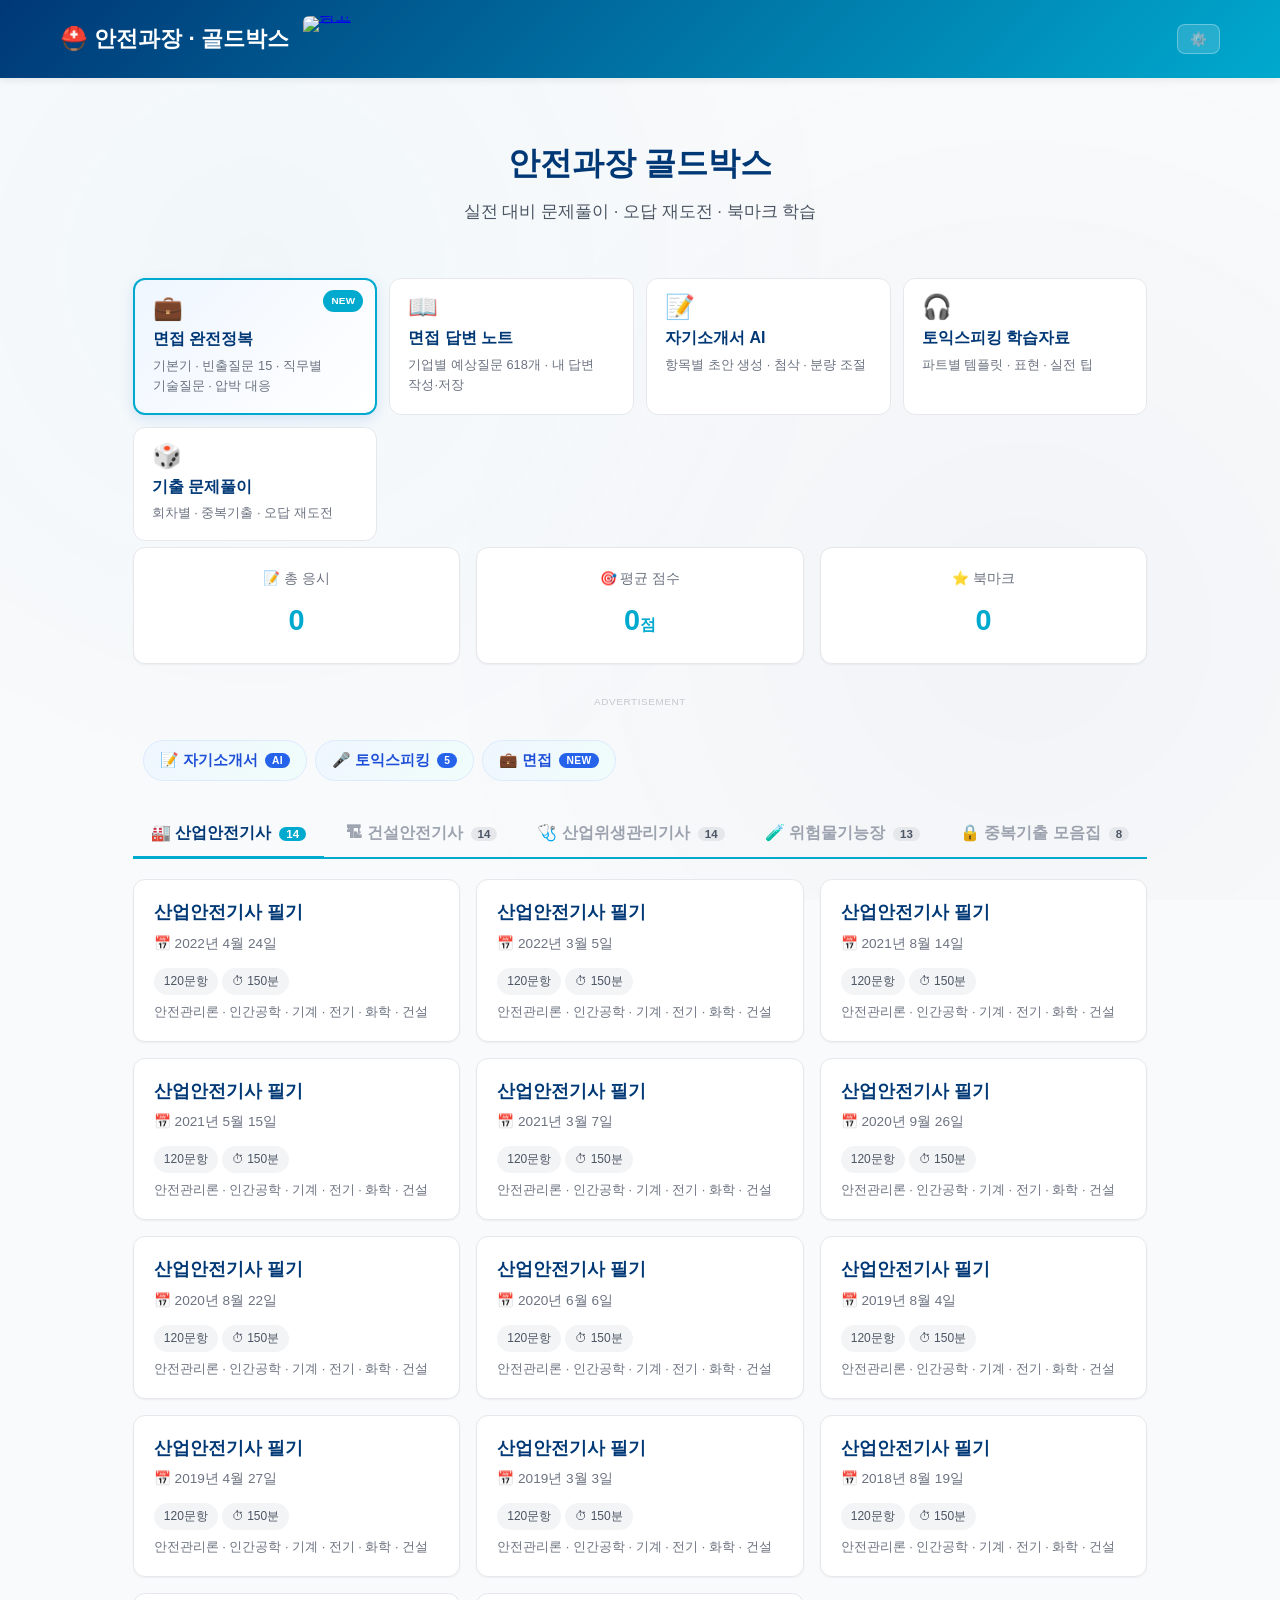
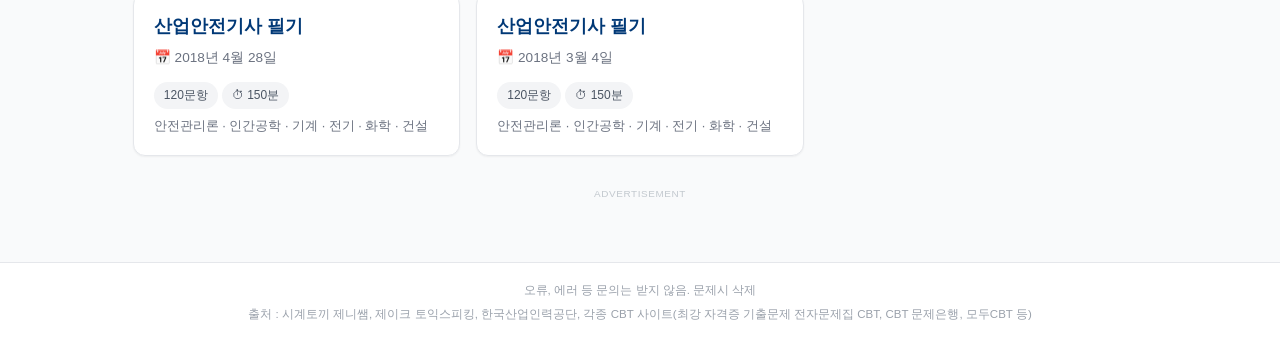
==== commit 459de24e: "Update index.html" ====
--- a/index.html
+++ b/index.html
@@ -47,6 +47,11 @@
         <span class="qm-ico">💼</span>
         <span class="qm-t">면접 완전정복</span>
         <span class="qm-d">기본기 · 빈출질문 15 · 직무별 기술질문 · 압박 대응</span>
+      </a>
+            <a href="interview-note.html" class="qm-card">
+        <span class="qm-ico">📖</span>
+        <span class="qm-t">면접 답변 노트</span>
+        <span class="qm-d">기업별 예상질문 618개 · 내 답변 작성·저장</span>
       </a>
 
       <a href="resume.html" class="qm-card">
--- a/css/custom.css
+++ b/css/custom.css
@@ -474,4 +474,310 @@
   .ai-output { padding: 14px 14px 6px; font-size: 0.85rem; }
   .chip span { padding: 6px 11px; font-size: 0.78rem; }
 }
-
+/* ============================================================
+   6. 공통 레이아웃 (index / interview / study / resume 공용)
+      ※ 각 HTML의 인라인 <style> 을 이곳으로 이관
+   ============================================================ */
+html, body { min-height: 100%; }
+body { display: flex; flex-direction: column; min-height: 100vh; }
+body > main { flex: 1 0 auto; }
+
+/* ----- 상단 바 ----- */
+.topbar .container { display: flex; align-items: center; gap: 14px; }
+.topbar .logo { flex: 0 0 auto; white-space: nowrap; }
+.topbar .topbar-actions { flex: 0 0 auto; margin-left: auto; }
+
+/* 상단 배너(쿠팡) */
+.topbar-ad {
+  flex: 1 1 auto; display: flex; align-items: center;
+  justify-content: flex-start; overflow: hidden; max-height: 60px; line-height: 0;
+}
+.topbar-ad a { display: block; line-height: 0; }
+.topbar-ad img {
+  display: block; height: 46px; width: auto;
+  max-width: 100%; border-radius: 6px;
+}
+
+/* ----- 광고 존 ----- */
+.ad-zone {
+  display: block; margin: 26px auto 10px;
+  max-width: 100%; overflow: hidden; text-align: center;
+}
+.ad-zone .adsbygoogle { display: block; width: 100%; }
+.ad-zone .ad-label,
+.ad-label {
+  display: block; font-size: 0.62rem; color: #c2c8ce;
+  letter-spacing: 0.06em; margin-bottom: 4px; text-align: center;
+}
+.ad-zone-coupang { display: flex; justify-content: center; }
+
+/* ----- 푸터 ----- */
+.site-footer {
+  flex-shrink: 0; margin-top: auto; padding: 18px 12px 22px;
+  text-align: center; font-size: 0.72rem; line-height: 1.6;
+  color: #9aa1ab; border-top: 1px solid var(--gray-200, #e5e7eb);
+  background: #fff; word-break: keep-all;
+}
+.site-footer .footer-links { margin-bottom: 6px; }
+.site-footer .footer-links a { color: #9aa1ab; text-decoration: none; margin: 0 6px; }
+.site-footer .footer-links a:hover { text-decoration: underline; }
+
+@media (max-width: 900px) { .topbar-ad { display: none; } }
+@media (max-width: 768px) {
+  .ad-zone { margin: 18px auto 6px; }
+  .site-footer { font-size: 0.68rem; padding: 16px 14px 20px; }
+}
+
+
+/* ============================================================
+   7. 빠른 메뉴 카드 (index.html 진입점)
+   ============================================================ */
+.quick-menu {
+  display: grid;
+  grid-template-columns: repeat(auto-fit, minmax(212px, 1fr));
+  gap: 12px;
+  margin: 22px 0 6px;
+}
+.qm-card {
+  position: relative; display: block; text-decoration: none;
+  background: #fff; border: 1px solid var(--gray-200, #e5e7eb);
+  border-radius: var(--radius, 12px); padding: 16px 18px;
+  transition: transform .15s ease, box-shadow .15s ease, border-color .15s ease;
+}
+.qm-card:hover {
+  transform: translateY(-2px);
+  box-shadow: 0 8px 20px rgba(15, 23, 42, .10);
+  border-color: var(--primary);
+}
+.qm-card .qm-ico { display: block; font-size: 1.5rem; margin-bottom: 6px; line-height: 1; }
+.qm-card .qm-t {
+  display: block; font-size: 1rem; font-weight: 800;
+  color: var(--secondary); margin-bottom: 4px; word-break: keep-all;
+}
+.qm-card .qm-d {
+  display: block; font-size: 0.8rem; color: var(--gray-500);
+  line-height: 1.6; word-break: keep-all;
+}
+.qm-card .qm-badge {
+  position: absolute; top: 10px; right: 12px;
+  background: var(--primary); color: #fff;
+  font-size: 0.62rem; font-weight: 800; letter-spacing: .03em;
+  padding: 3px 8px; border-radius: 999px;
+}
+.qm-card.hot {
+  border: 2px solid var(--primary);
+  background: linear-gradient(135deg, #eff6ff 0%, #ffffff 100%);
+  box-shadow: 0 4px 14px rgba(37, 99, 235, .14);
+}
+
+@media (max-width: 768px) {
+  .quick-menu { grid-template-columns: 1fr 1fr; gap: 10px; }
+  .qm-card { padding: 14px 14px; }
+  .qm-card .qm-t { font-size: 0.92rem; }
+  .qm-card .qm-d { font-size: 0.74rem; }
+}
+
+
+/* ============================================================
+   8. 랜덤 기출문제 카드 강조 (index.html)
+   ============================================================ */
+.random-exam-card {
+  border: 2px solid #2563eb !important;
+  background: linear-gradient(135deg, #eff6ff 0%, #ffffff 100%) !important;
+  box-shadow: 0 4px 14px rgba(37, 99, 235, 0.18) !important;
+  position: relative;
+}
+.random-exam-card::before {
+  content: "🎲 RANDOM";
+  position: absolute; top: 10px; right: 12px;
+  background: #2563eb; color: #fff;
+  font-size: 0.66rem; font-weight: 700; letter-spacing: 0.02em;
+  padding: 3px 8px; border-radius: 999px; z-index: 2;
+}
+@media (max-width: 768px) {
+  .random-exam-card::before { font-size: 0.6rem; padding: 2px 6px; }
+}
+
+
+/* ============================================================
+   9. 면접 완전정복 (interview.html)
+      ※ 전부 .page-interview 스코프 — 섹션 5의 .chip 등과 충돌 방지
+   ============================================================ */
+
+/* ----- 히어로 ----- */
+.page-interview .iv-hero {
+  background: linear-gradient(135deg, #1e3a8a, #0ea5e9);
+  color: #fff; border-radius: 16px; padding: 26px 24px; margin: 22px 0 18px;
+}
+.page-interview .iv-hero h2 { margin: 0 0 8px; font-size: 1.5rem; letter-spacing: -.02em; }
+.page-interview .iv-hero p { margin: 0; font-size: .9rem; opacity: .92; line-height: 1.6; }
+.page-interview .iv-back {
+  display: inline-block; margin-top: 14px; font-size: .8rem; color: #fff;
+  background: rgba(255, 255, 255, .18); padding: 6px 13px;
+  border-radius: 99px; text-decoration: none;
+}
+
+/* ----- 서브탭 ----- */
+.page-interview .iv-tabs { display: flex; gap: 8px; flex-wrap: wrap; margin-bottom: 20px; }
+.page-interview .iv-tab {
+  display: inline-flex; align-items: center; gap: 6px;
+  padding: 10px 15px; border-radius: 99px;
+  border: 1px solid #dbeafe; background: linear-gradient(135deg, #eff6ff, #f0fdfa);
+  color: #1d4ed8; font-family: inherit; font-size: .9rem; font-weight: 700;
+  cursor: pointer; transition: transform .15s ease, box-shadow .15s ease;
+}
+.page-interview .iv-tab:hover { transform: translateY(-1px); box-shadow: 0 6px 16px rgba(37, 99, 235, .16); }
+.page-interview .iv-tab.active {
+  background: linear-gradient(135deg, #2563eb, #0ea5e9);
+  border-color: #2563eb; color: #fff;
+}
+
+/* ----- 뷰 전환 ----- */
+.page-interview .iv-view { display: none; }
+.page-interview .iv-view.on { display: block; animation: ivFade .25s ease; }
+@keyframes ivFade { from { opacity: 0; transform: translateY(6px); } to { opacity: 1; transform: none; } }
+
+/* ----- 섹션 박스 ----- */
+.page-interview .iv-sec {
+  background: #fff; border: 1px solid #e5e7eb; border-radius: 14px;
+  padding: 20px 22px; margin-bottom: 16px;
+}
+.page-interview .iv-sec > h3 {
+  margin: 0 0 14px; font-size: 1.12rem; color: #0f172a; letter-spacing: -.01em;
+  padding-bottom: 10px; border-bottom: 2px solid #eff6ff;
+  display: flex; align-items: center; gap: 8px;
+}
+.page-interview .iv-sec h4 { margin: 18px 0 8px; font-size: .97rem; color: #1d4ed8; }
+.page-interview .iv-sec p,
+.page-interview .iv-sec li { font-size: .9rem; line-height: 1.75; color: #334155; }
+.page-interview .iv-sec ul,
+.page-interview .iv-sec ol { padding-left: 20px; margin: 8px 0; }
+.page-interview .iv-sec li { margin-bottom: 5px; }
+.page-interview .iv-sec b { color: #0f172a; }
+
+.page-interview .iv-lead {
+  font-size: .9rem; color: #475569; line-height: 1.75; background: #f8fafc;
+  border-left: 3px solid #94a3b8; padding: 10px 14px;
+  border-radius: 0 8px 8px 0; margin: 0 0 14px;
+}
+.page-interview code {
+  background: #f1f5f9; padding: 1px 6px; border-radius: 4px;
+  font-size: .82rem; color: #1d4ed8;
+}
+
+/* ----- 강조 박스 ----- */
+.page-interview .box { border-radius: 10px; padding: 13px 16px; margin: 12px 0; font-size: .88rem; line-height: 1.7; }
+.page-interview .box.tip  { background: #f0fdf4; border-left: 4px solid #22c55e; color: #14532d; }
+.page-interview .box.warn { background: #fffbeb; border-left: 4px solid #f59e0b; color: #78350f; }
+.page-interview .box.bad  { background: #fef2f2; border-left: 4px solid #ef4444; color: #7f1d1d; }
+.page-interview .box.info { background: #eff6ff; border-left: 4px solid #3b82f6; color: #1e3a8a; }
+.page-interview .box .bt  { display: block; font-weight: 800; margin-bottom: 5px; }
+
+/* ----- 비교 카드 ----- */
+.page-interview .vs { display: grid; grid-template-columns: 1fr 1fr; gap: 12px; margin: 12px 0; }
+.page-interview .vs > div { border-radius: 10px; padding: 13px 15px; font-size: .86rem; line-height: 1.7; }
+.page-interview .vs .no { background: #fef2f2; border: 1px solid #fecaca; color: #7f1d1d; }
+.page-interview .vs .ok { background: #f0fdf4; border: 1px solid #bbf7d0; color: #14532d; }
+.page-interview .vs .lb { display: block; font-weight: 800; font-size: .78rem; letter-spacing: .04em; margin-bottom: 6px; }
+
+/* ----- 표 ----- */
+.page-interview .iv-table { width: 100%; border-collapse: collapse; margin: 12px 0; font-size: .86rem; }
+.page-interview .iv-table th,
+.page-interview .iv-table td {
+  border: 1px solid #e5e7eb; padding: 9px 11px;
+  text-align: left; vertical-align: top; line-height: 1.6;
+}
+.page-interview .iv-table th { background: #f1f5f9; color: #0f172a; font-weight: 700; white-space: nowrap; }
+.page-interview .iv-table tbody tr:nth-child(even) { background: #fafbfc; }
+
+/* ----- 스텝 ----- */
+.page-interview .steps { counter-reset: st; margin: 12px 0; }
+.page-interview .step {
+  position: relative; padding: 0 0 14px 40px;
+  border-left: 2px dashed #cbd5e1; margin-left: 12px;
+}
+.page-interview .step:last-child { border-left-color: transparent; padding-bottom: 0; }
+.page-interview .step::before {
+  counter-increment: st; content: counter(st);
+  position: absolute; left: -14px; top: 0; width: 26px; height: 26px;
+  border-radius: 50%; background: #2563eb; color: #fff;
+  font-size: .78rem; font-weight: 800;
+  display: flex; align-items: center; justify-content: center;
+}
+.page-interview .step .st-t { font-weight: 800; color: #0f172a; font-size: .92rem; margin-bottom: 3px; }
+.page-interview .step .st-d { font-size: .86rem; color: #475569; line-height: 1.7; }
+
+/* ----- 질문 아코디언 ----- */
+.page-interview .qa {
+  border: 1px solid #e5e7eb; border-radius: 11px;
+  margin-bottom: 9px; overflow: hidden; background: #fff;
+}
+.page-interview .qa summary {
+  cursor: pointer; padding: 14px 16px; font-size: .93rem; font-weight: 700; color: #0f172a;
+  display: flex; align-items: flex-start; gap: 9px; list-style: none; line-height: 1.55;
+}
+.page-interview .qa summary::-webkit-details-marker { display: none; }
+.page-interview .qa summary::after { content: "▾"; margin-left: auto; color: #94a3b8; font-size: .8rem; flex: 0 0 auto; }
+.page-interview .qa[open] summary { background: #eff6ff; color: #1d4ed8; }
+.page-interview .qa[open] summary::after { content: "▴"; }
+.page-interview .qa .qbody { padding: 4px 16px 16px; border-top: 1px solid #f1f5f9; }
+.page-interview .qa .row { margin-top: 11px; font-size: .87rem; line-height: 1.72; color: #334155; }
+.page-interview .qa .row .k {
+  display: inline-block; font-size: .7rem; font-weight: 800; letter-spacing: .04em;
+  padding: 2px 8px; border-radius: 99px; margin-right: 6px; vertical-align: 1px;
+}
+.page-interview .k.intent { background: #e0e7ff; color: #3730a3; }
+.page-interview .k.design { background: #dbeafe; color: #1e40af; }
+.page-interview .k.script { background: #dcfce7; color: #166534; }
+.page-interview .k.minus  { background: #fee2e2; color: #991b1b; }
+.page-interview .qa .quote,
+.page-interview .quote {
+  display: block; margin-top: 6px; padding: 11px 13px; background: #f8fafc;
+  border-left: 3px solid #22c55e; border-radius: 0 8px 8px 0;
+  color: #0f172a; font-size: .86rem; line-height: 1.75;
+}
+
+/* ----- 칩 (섹션 5의 .chip 무력화 포함) ----- */
+.page-interview .chip {
+  position: static; cursor: default;
+  display: inline-block; font-size: .7rem; font-weight: 800;
+  padding: 3px 9px; border-radius: 99px;
+  background: #2563eb; color: #fff; border: 0;
+  margin: 0 5px 5px 0; letter-spacing: .03em;
+}
+.page-interview .chip.g { background: #e2e8f0; color: #334155; }
+
+/* ----- 미니 카드 ----- */
+.page-interview .grid2 {
+  display: grid; grid-template-columns: repeat(auto-fit, minmax(260px, 1fr));
+  gap: 12px; margin: 12px 0;
+}
+.page-interview .mini { border: 1px solid #e5e7eb; border-radius: 11px; padding: 14px 16px; background: #fff; }
+.page-interview .mini h5 { margin: 0 0 8px; font-size: .92rem; color: #1d4ed8; }
+.page-interview .mini ul { margin: 0; padding-left: 18px; }
+.page-interview .mini li { font-size: .85rem; line-height: 1.7; color: #334155; }
+
+/* ----- 기업별 뷰 ----- */
+.page-interview .co-bar { display: flex; gap: 8px; flex-wrap: wrap; margin-bottom: 14px; }
+.page-interview .co-btn {
+  padding: 8px 14px; border-radius: 99px; border: 1px solid #e2e8f0; background: #fff;
+  font-family: inherit; font-size: .86rem; font-weight: 700; color: #475569; cursor: pointer;
+}
+.page-interview .co-btn.active { background: #0f172a; border-color: #0f172a; color: #fff; }
+.page-interview .empty {
+  text-align: center; padding: 46px 20px; color: #94a3b8;
+  font-size: .9rem; line-height: 1.8;
+  border: 2px dashed #e2e8f0; border-radius: 14px; background: #fafbfc;
+}
+
+@media (max-width: 640px) {
+  .page-interview .iv-hero { padding: 20px 18px; }
+  .page-interview .iv-hero h2 { font-size: 1.25rem; }
+  .page-interview .iv-sec { padding: 16px 15px; }
+  .page-interview .vs { grid-template-columns: 1fr; }
+  .page-interview .iv-tab { flex: 1 1 44%; justify-content: center; font-size: .84rem; padding: 9px 8px; }
+  .page-interview .iv-table { font-size: .8rem; }
+  .page-interview .iv-table th,
+  .page-interview .iv-table td { padding: 7px 8px; }
+}
+
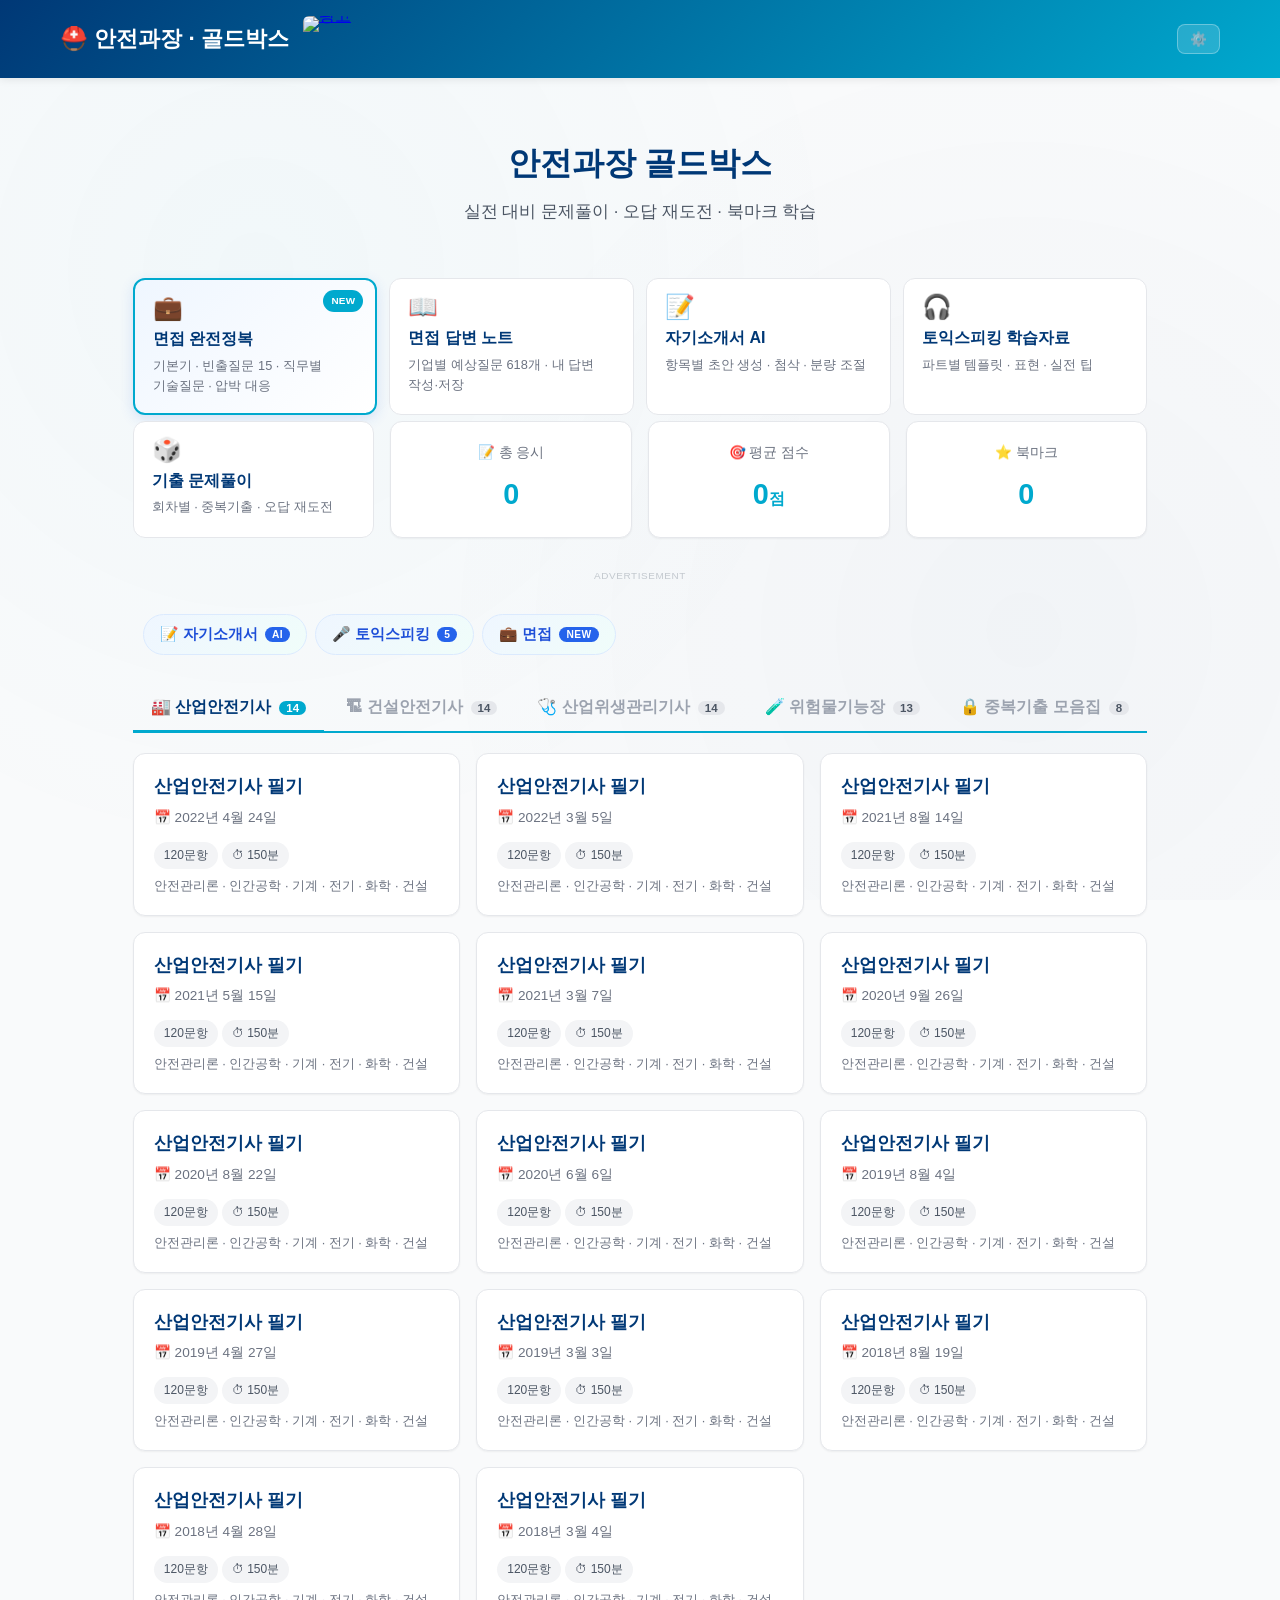
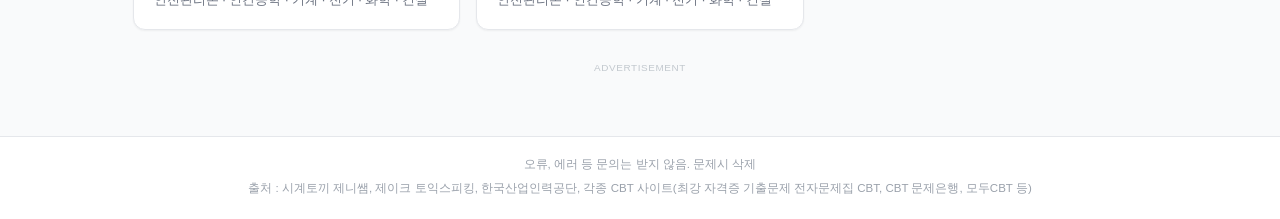
==== commit c1c4e932: "Update index.html" ====
--- a/index.html
+++ b/index.html
@@ -66,15 +66,16 @@
         <span class="qm-d">파트별 템플릿 · 표현 · 실전 팁</span>
       </a>
 
-      <a href="#main-tabs" class="qm-card">
+    </section>
+
+        <!-- 통계 카드 + 기출 진입 -->
+    <section class="stats-row">
+      <a href="#main-tabs" class="qm-card in-stats">
         <span class="qm-ico">🎲</span>
         <span class="qm-t">기출 문제풀이</span>
         <span class="qm-d">회차별 · 중복기출 · 오답 재도전</span>
       </a>
-    </section>
-
-    <!-- 통계 카드 -->
-    <section class="stats-row">
+
       <div class="stat-card">
         <div class="label">📝 총 응시</div>
         <div class="value" id="stat-sessions">0</div>
@@ -88,6 +89,7 @@
         <div class="value" id="stat-bookmarks">0</div>
       </div>
     </section>
+
 
     <!-- ===== 애드센스 광고 1 (안전과장1) ===== -->
     <div class="ad-zone">
@@ -293,5 +295,80 @@
     });
   })();
   </script>
+  <!-- ===== 중복 메뉴 알약 숨기기 (범용) ===== -->
+  <script>
+  (function () {
+    'use strict';
+
+    /* 숨길 문구 (공백 무시, 앞부분 일치) */
+    var WORDS = ['자기소개서', '토익스피킹', '면접', '기타'];
+
+    /* 이 안에 있는 요소는 절대 숨기지 않음 (보호 구역) */
+    var SAFE = ['.quick-menu', '.topbar', '.site-footer', '#nav', '.exam-grid', '.bookmark-list'];
+
+    function norm(s) { return (s || '').replace(/\s+/g, ''); }
+
+    function isSafe(el) {
+      for (var i = 0; i < SAFE.length; i++) {
+        if (el.closest(SAFE[i])) return true;
+      }
+      return false;
+    }
+
+    function hidePills() {
+      var cands = document.querySelectorAll('a, button, [role="tab"], .main-tab, li, div, span');
+
+      cands.forEach(function (el) {
+        if (el.dataset.pillHidden === '1') return;
+        if (isSafe(el)) return;
+
+        /* 알약 버튼 특성: 텍스트가 짧고, 자식 요소가 적음 */
+        var t = norm(el.textContent);
+        if (!t || t.length > 24) return;
+        if (el.children.length > 3) return;
+
+        var hit = WORDS.some(function (w) { return t.indexOf(norm(w)) === 0; });
+        if (!hit) return;
+
+        /* 자식도 조건에 맞으면 부모만 숨겨 중복 처리 방지 */
+        el.style.setProperty('display', 'none', 'important');
+        el.dataset.pillHidden = '1';
+
+        /* 부모 컨테이너가 완전히 비면 함께 숨김 */
+        var p = el.parentElement;
+        for (var d = 0; d < 2 && p; d++) {
+          if (isSafe(p)) break;
+          var vis = 0;
+          Array.prototype.forEach.call(p.children, function (ch) {
+            if (getComputedStyle(ch).display !== 'none') vis++;
+          });
+          if (vis === 0 && norm(p.textContent).length < 40) {
+            p.style.setProperty('display', 'none', 'important');
+          }
+          p = p.parentElement;
+        }
+      });
+    }
+
+    var n = 0;
+    var timer = setInterval(function () {
+      n++;
+      hidePills();
+      if (n > 80) clearInterval(timer);
+    }, 100);
+
+    document.addEventListener('click', function () {
+      setTimeout(hidePills, 120);
+      setTimeout(hidePills, 600);
+    });
+
+    /* 동적 추가 감지 */
+    if (window.MutationObserver) {
+      new MutationObserver(function () { hidePills(); })
+        .observe(document.body, { childList: true, subtree: true });
+    }
+  })();
+  </script>
 </body>
 </html>
+
